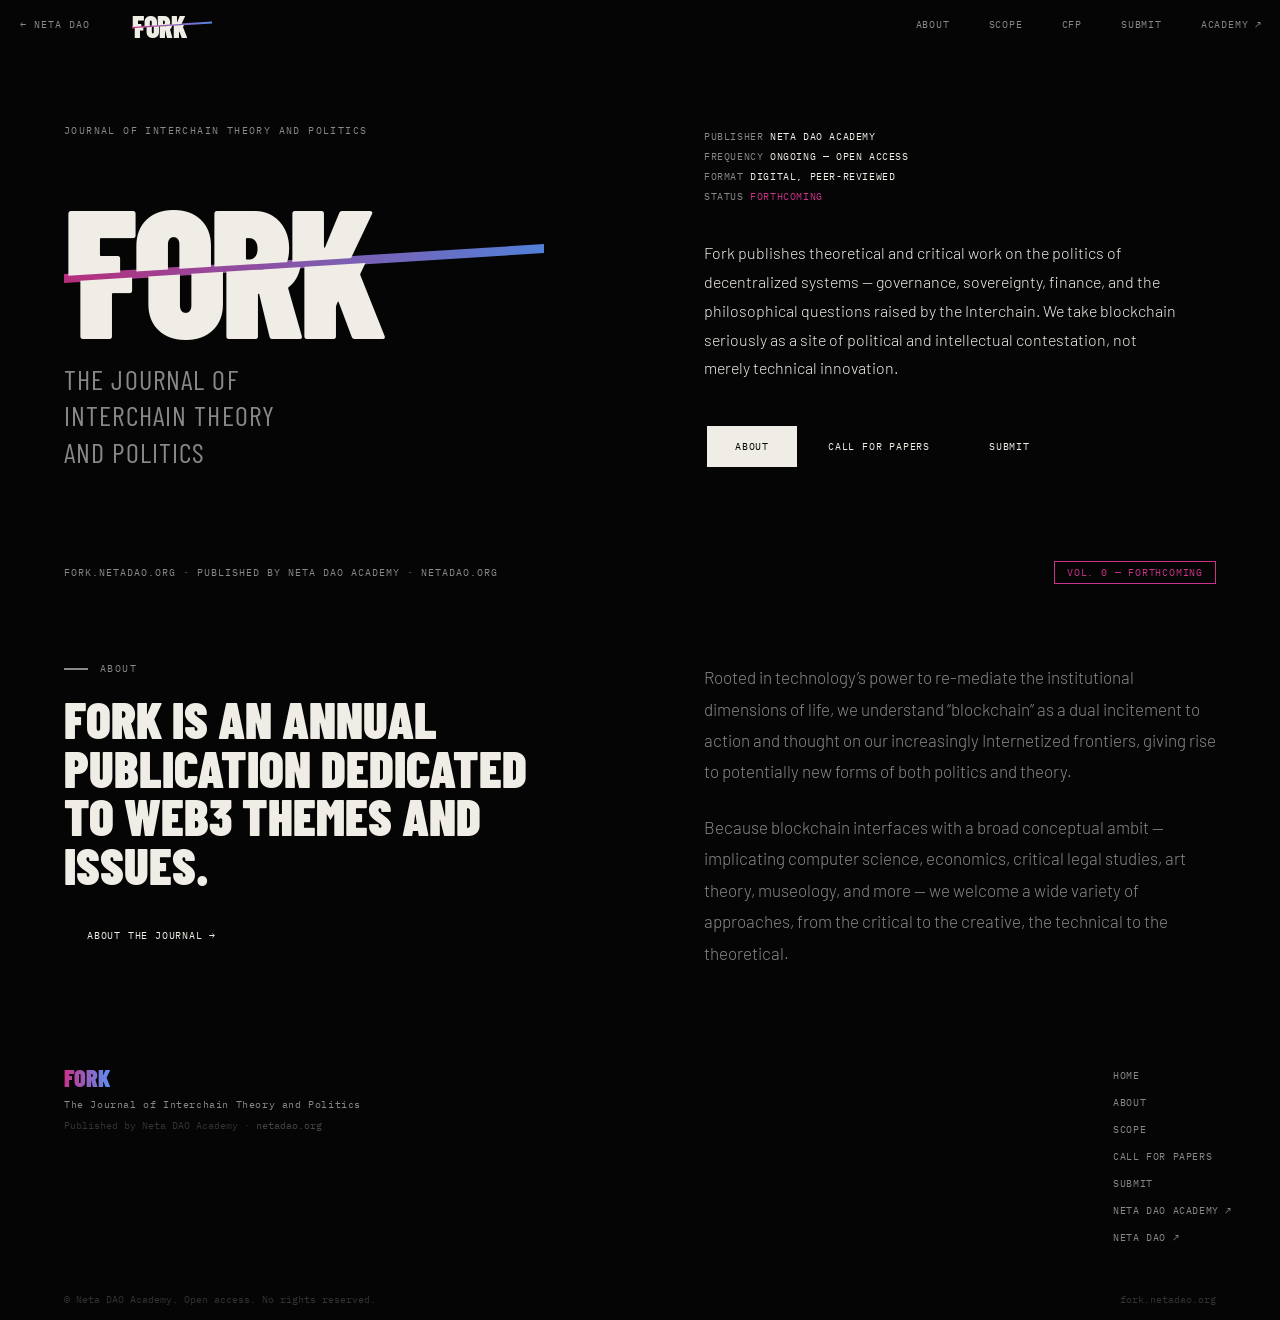
==== index.html @ d675b676 "Add files via upload" ====
<!DOCTYPE html>
<html lang="en">
<head>
  <meta charset="UTF-8" />
  <meta name="viewport" content="width=device-width, initial-scale=1.0" />
  <title>Fork — The Journal of Interchain Theory and Politics</title>
  <meta name="description" content="Fork is a forthcoming open-access journal of Interchain theory and politics." />
  <link rel="preconnect" href="https://fonts.googleapis.com" />
  <link rel="preconnect" href="https://fonts.gstatic.com" crossorigin />
  <link href="https://fonts.googleapis.com/css2?family=Barlow+Condensed:wght@400;700;900&family=IBM+Plex+Mono:wght@400;500&family=Barlow:wght@300;400&display=swap" rel="stylesheet" />
  <style>
    :root {
      --ink:   #050505;
      --paper: #f0ede6;
      --dim:   #888;
      --pink:  #C9338A;
      --blue:  #5B8EF0;
      --rule:  3px solid #050505;
      --thin:  1px solid #1a1a1a;
      --font-display: 'Barlow Condensed', sans-serif;
      --font-body:    'Barlow', sans-serif;
      --font-mono:    'IBM Plex Mono', monospace;
    }

    *, *::before, *::after { box-sizing: border-box; margin: 0; padding: 0; }
    html { scroll-behavior: smooth; }
    body {
      background: var(--ink);
      color: var(--paper);
      font-family: var(--font-body);
      -webkit-font-smoothing: antialiased;
    }
    a { color: inherit; text-decoration: none; }

    .grad-text {
      background: linear-gradient(90deg, #C9338A 0%, #5B8EF0 100%);
      -webkit-background-clip: text;
      -webkit-text-fill-color: transparent;
      background-clip: text;
    }

    /* ── Nav strip ── */
    .nav {
      position: fixed; top: 0; left: 0; right: 0; z-index: 100;
      border-bottom: var(--rule); background: var(--ink);
      display: flex; align-items: stretch; height: 52px;
    }
    .nav-home {
      font-family: var(--font-mono); font-size: 10px; letter-spacing: 0.1em;
      text-transform: uppercase; color: var(--dim);
      display: flex; align-items: center; padding: 0 20px;
      border-right: var(--rule); transition: color 0.15s;
    }
    .nav-home:hover { color: var(--paper); }
    .nav-title {
      font-family: var(--font-display); font-size: 18px; font-weight: 900;
      text-transform: uppercase; letter-spacing: 0.02em;
      display: flex; align-items: center; padding: 0 24px;
    }
    .nav-right {
      margin-left: auto; display: flex; align-items: stretch;
    }
    .nav-right a {
      font-family: var(--font-mono); font-size: 10px; letter-spacing: 0.08em;
      text-transform: uppercase; color: var(--dim);
      display: flex; align-items: center; padding: 0 18px;
      border-left: var(--rule); transition: color 0.15s;
    }
    .nav-right a:hover { color: var(--paper); }

    /* ── Cover — full viewport ── */
    .cover {
      display: grid;
      grid-template-rows: 1fr auto;
      border-bottom: var(--rule);
      padding-top: 52px;
    }
    .cover-main {
      display: grid;
      grid-template-columns: 1fr 1fr;
      border-bottom: var(--rule);
    }
    .cover-title-panel {
      padding: 72px 64px;
      border-right: var(--rule);
      display: flex;
      flex-direction: column;
      justify-content: flex-end;
    }
    .fork-label {
      font-family: var(--font-mono); font-size: 10px; letter-spacing: 0.14em;
      text-transform: uppercase; color: var(--dim); margin-bottom: 24px;
    }
    .fork-name {
      font-family: var(--font-display);
      font-size: clamp(96px, 14vw, 180px);
      font-weight: 900;
      text-transform: uppercase;
      line-height: 0.85;
      letter-spacing: -0.02em;
      margin-bottom: 28px;
    }
    .fork-subtitle {
      font-family: var(--font-display);
      font-size: clamp(18px, 2.5vw, 28px);
      font-weight: 400;
      text-transform: uppercase;
      letter-spacing: 0.04em;
      color: var(--dim);
      line-height: 1.3;
      max-width: 480px;
    }
    .cover-info-panel {
      padding: 72px 64px;
      display: flex;
      flex-direction: column;
      justify-content: flex-end;
    }
    .cover-meta {
      font-family: var(--font-mono); font-size: 10px;
      color: var(--dim); letter-spacing: 0.06em; text-transform: uppercase;
      margin-bottom: 32px; line-height: 2;
    }
    .cover-meta span { color: var(--paper); }
    .cover-statement {
      font-size: 16px; font-weight: 300; color: var(--paper);
      line-height: 1.8; max-width: 480px; margin-bottom: 40px;
    }
    .cover-cta { display: flex; gap: 0; }
    .btn {
      font-family: var(--font-mono); font-size: 10px; letter-spacing: 0.08em;
      text-transform: uppercase; padding: 14px 28px; cursor: pointer;
      display: inline-flex; align-items: center; gap: 8px;
      border: var(--rule); transition: all 0.15s;
    }
    .btn + .btn { border-left: none; }
    .btn-primary { background: var(--paper); color: var(--ink); }
    .btn-primary:hover { background: #d8d5ce; }
    .btn-outline { background: transparent; color: var(--paper); }
    .btn-outline:hover { background: #111; }

    /* Issue number bar */
    .cover-strip {
      display: flex; align-items: center; justify-content: space-between;
      padding: 16px 64px; border-top: none;
    }
    .cover-strip-label {
      font-family: var(--font-mono); font-size: 10px; color: var(--dim);
      letter-spacing: 0.1em; text-transform: uppercase;
    }
    .cover-strip-status {
      font-family: var(--font-mono); font-size: 10px; letter-spacing: 0.08em;
      text-transform: uppercase; padding: 4px 12px; border: 1px solid var(--pink); color: var(--pink);
    }

    /* ── Manifesto section ── */
    .section { border-bottom: var(--rule); }
    .section-inner { padding: 72px 64px; }
    .section-label {
      font-family: var(--font-mono); font-size: 10px; letter-spacing: 0.14em;
      text-transform: uppercase; color: var(--dim); margin-bottom: 20px;
      display: flex; align-items: center; gap: 12px;
    }
    .section-label::before { content: ''; display: block; width: 24px; height: 2px; background: currentColor; flex-shrink: 0; }
    .manifesto-grid {
      display: grid; grid-template-columns: 1fr 1fr; gap: 0;
      border-top: var(--rule);
    }
    .manifesto-panel {
      padding: 48px; border-right: var(--rule);
    }
    .manifesto-panel:last-child { border-right: none; }
    .manifesto-panel:nth-child(n+3) { border-top: var(--rule); }
    .manifesto-num {
      font-family: var(--font-mono); font-size: 10px; color: var(--dim);
      letter-spacing: 0.08em; margin-bottom: 20px; display: block;
    }
    .manifesto-heading {
      font-family: var(--font-display); font-size: 28px; font-weight: 900;
      text-transform: uppercase; line-height: 1; margin-bottom: 16px;
    }
    .manifesto-body { font-size: 14px; color: var(--dim); line-height: 1.75; font-weight: 300; }

    /* ── Scope ── */
    .scope-grid {
      display: grid; grid-template-columns: repeat(4, 1fr);
      border-top: var(--rule);
    }
    .scope-item {
      padding: 32px 28px; border-right: var(--rule);
    }
    .scope-item:last-child { border-right: none; }
    .scope-item h4 {
      font-family: var(--font-display); font-size: 20px; font-weight: 900;
      text-transform: uppercase; margin-bottom: 10px;
    }
    .scope-item p { font-size: 13px; color: var(--dim); line-height: 1.7; }

    /* ── Submissions form ── */
    .submissions-grid {
      display: grid; grid-template-columns: 1fr 1fr;
      border-top: var(--rule);
    }
    .submissions-info { padding: 56px 64px; border-right: var(--rule); }
    .submissions-form-panel { padding: 56px 64px; }
    .form-group { margin-bottom: 24px; }
    .form-label {
      font-family: var(--font-mono); font-size: 10px; letter-spacing: 0.1em;
      text-transform: uppercase; color: var(--dim); display: block; margin-bottom: 8px;
    }
    .form-input, .form-select, .form-textarea {
      width: 100%; background: #0d0d0d; border: var(--thin);
      color: var(--paper); font-family: var(--font-body); font-size: 14px;
      padding: 12px 14px; outline: none; transition: border-color 0.15s;
      -webkit-appearance: none;
    }
    .form-input:focus, .form-select:focus, .form-textarea:focus { border-color: var(--blue); }
    .form-textarea { resize: vertical; min-height: 120px; }
    .form-select { cursor: pointer; }
    .form-select option { background: #111; }
    .form-note { font-size: 12px; color: var(--dim); line-height: 1.65; margin-top: 20px; }

    /* ── Footer ── */
    .footer { border-top: var(--rule); }
    .footer-inner {
      display: grid; grid-template-columns: 1fr auto;
      border-bottom: var(--rule);
    }
    .footer-left { padding: 32px 64px; border-right: var(--rule); }
    .footer-right { padding: 32px 48px; }
    .footer-name {
      font-family: var(--font-display); font-size: 24px; font-weight: 900;
      text-transform: uppercase; margin-bottom: 6px;
    }
    .footer-tagline { font-family: var(--font-mono); font-size: 10px; color: var(--dim); letter-spacing: 0.06em; }
    .footer-links { list-style: none; display: flex; flex-direction: column; gap: 8px; }
    .footer-links a { font-family: var(--font-mono); font-size: 10px; letter-spacing: 0.06em; text-transform: uppercase; color: var(--dim); transition: color 0.15s; }
    .footer-links a:hover { color: var(--paper); }
    .footer-bottom { padding: 14px 64px; display: flex; justify-content: space-between; align-items: center; }
    .footer-copy { font-family: var(--font-mono); font-size: 10px; color: #333; }

    /* ── Animations ── */
    .reveal { opacity: 0; transform: translateY(12px); transition: opacity 0.5s ease, transform 0.5s ease; }
    .reveal.visible { opacity: 1; transform: translateY(0); }
    @media (prefers-reduced-motion: reduce) { .reveal { opacity: 1; transform: none; transition: none; } }

    /* ── Responsive ── */
    @media (max-width: 900px) {
      .cover-main { grid-template-columns: 1fr; }
      .cover-title-panel { border-right: none; border-bottom: var(--rule); padding: 56px 36px; }
      .cover-info-panel { padding: 48px 36px; }
      .cover-strip { padding: 14px 36px; }
      .section-inner { padding: 48px 36px; }
      .manifesto-grid { grid-template-columns: 1fr; }
      .manifesto-panel { border-right: none; border-bottom: var(--rule); }
      .manifesto-panel:last-child { border-bottom: none; }
      .manifesto-panel:nth-child(n+3) { border-top: none; }
      .scope-grid { grid-template-columns: 1fr 1fr; }
      .scope-item:nth-child(2n) { border-right: none; }
      .scope-item:nth-child(n+3) { border-top: var(--rule); }
      .submissions-grid { grid-template-columns: 1fr; }
      .submissions-info { border-right: none; border-bottom: var(--rule); padding: 48px 36px; }
      .submissions-form-panel { padding: 48px 36px; }
      .footer-inner { grid-template-columns: 1fr; }
      .footer-left { border-right: none; border-bottom: var(--rule); padding: 28px 36px; }
      .footer-right { padding: 28px 36px; }
      .footer-bottom { padding: 14px 36px; flex-direction: column; gap: 8px; align-items: flex-start; }
    }
    @media (max-width: 640px) {
      .nav-title { display: none; }
      .fork-name { font-size: clamp(72px, 18vw, 120px); }
      .scope-grid { grid-template-columns: 1fr; }
      .scope-item { border-right: none; border-bottom: var(--rule); }
      .scope-item:last-child { border-bottom: none; }
      .nav-right a:not(:last-child) { display: none; }
    }
  
  .active-nav { color: var(--paper) !important; }
  .nav-logo-link { text-decoration: none; transition: opacity 0.15s; }
  .nav-logo-link:hover { opacity: 0.8; }</style>
</head>
<body>

  <nav class="nav">
    <a href="https://netadao.org" class="nav-home">← Neta DAO</a>
    <a href="/" class="nav-logo-link" style="display:flex;align-items:center;padding:0 16px;border-right:var(--rule);border-left:var(--rule);"><svg viewBox="0 0 160 66" width="80" height="33" xmlns="http://www.w3.org/2000/svg">
        <defs>
          <clipPath id="nt"><polygon points="0,0 160,0 160,28 0,38"/></clipPath>
          <clipPath id="nb"><polygon points="4,40 164,30 164,73 4,73"/></clipPath>
          <linearGradient id="ng2" x1="0" y1="0" x2="1" y2="0"><stop offset="0%" stop-color="#C9338A"/><stop offset="100%" stop-color="#5B8EF0"/></linearGradient>
        </defs>
        <polygon points="0,37 160,27 160,31 0,41" fill="url(#ng2)" opacity="0.95"/>
        <text clip-path="url(#nt)" x="0" y="56" font-family="'Barlow Condensed', sans-serif" font-weight="900" font-size="56" fill="#f0ede6" letter-spacing="-1">FORK</text>
        <text clip-path="url(#nb)" x="4" y="59" font-family="'Barlow Condensed', sans-serif" font-weight="900" font-size="56" fill="#f0ede6" letter-spacing="-1">FORK</text>
      </svg></a>
    <div class="nav-right">
      <a href="/about.html">About</a>
      <a href="/scope.html">Scope</a>
      <a href="/cfp.html">CFP</a>
      <a href="/submit.html">Submit</a>
      <a href="https://academy.netadao.org">Academy ↗</a>
    </div>
  </nav>

  <div class="cover">
    <div class="cover-main">
      <div class="cover-title-panel">
        <p class="fork-label">Journal of Interchain Theory and Politics</p>
        <svg viewBox="0 0 480 200" width="480" height="200" xmlns="http://www.w3.org/2000/svg" style="max-width:100%;display:block;">
          <defs>
            <clipPath id="top-half"><polygon points="0,0 480,0 480,85 0,115"/></clipPath>
            <clipPath id="bot-half"><polygon points="12,120 492,90 492,220 12,220"/></clipPath>
            <linearGradient id="gap-grad" x1="0" y1="0" x2="1" y2="0"><stop offset="0%" stop-color="#C9338A"/><stop offset="100%" stop-color="#5B8EF0"/></linearGradient>
          </defs>
          <polygon points="0,113 480,83 480,92 0,122" fill="url(#gap-grad)" opacity="0.9"/>
          <text clip-path="url(#top-half)" x="0" y="168" font-family="'Barlow Condensed',sans-serif" font-weight="900" font-size="168" fill="#f0ede6" letter-spacing="-4">FORK</text>
          <text clip-path="url(#bot-half)" x="12" y="178" font-family="'Barlow Condensed',sans-serif" font-weight="900" font-size="168" fill="#f0ede6" letter-spacing="-4">FORK</text>
        </svg>
        <p class="fork-subtitle">The Journal of<br>Interchain Theory<br>and Politics</p>
      </div>
      <div class="cover-info-panel">
        <div class="cover-meta">
          Publisher <span>Neta DAO Academy</span><br>
          Frequency <span>Ongoing — Open Access</span><br>
          Format <span>Digital, Peer-Reviewed</span><br>
          Status <span style="color:var(--pink);">Forthcoming</span>
        </div>
        <p class="cover-statement">Fork publishes theoretical and critical work on the politics of decentralized systems — governance, sovereignty, finance, and the philosophical questions raised by the Interchain. We take blockchain seriously as a site of political and intellectual contestation, not merely technical innovation.</p>
        <div class="cover-cta">
          <a href="/about.html" class="btn btn-primary">About</a>
          <a href="/cfp.html" class="btn btn-outline">Call for Papers</a>
          <a href="/submit.html" class="btn btn-outline">Submit</a>
        </div>
      </div>
    </div>
    <div class="cover-strip">
      <span class="cover-strip-label">fork.netadao.org · Published by Neta DAO Academy · <a href="https://netadao.org" style="color:var(--dim);">netadao.org</a></span>
      <span class="cover-strip-status">Vol. 0 — Forthcoming</span>
    </div>
  </div>

  <div class="section reveal">
    <div style="display:grid;grid-template-columns:1fr 1fr;border-top:var(--rule);">
      <div style="padding:56px 64px;border-right:var(--rule);">
        <p class="section-label">About</p>
        <h2 style="font-family:'Barlow Condensed',sans-serif;font-size:clamp(32px,4vw,52px);font-weight:900;text-transform:uppercase;line-height:0.95;margin-bottom:24px;">FORK is an annual publication dedicated to Web3 themes and issues.</h2>
        <a href="/about.html" class="btn btn-outline" style="font-size:10px;padding:12px 20px;">About the journal &#x2192;</a>
      </div>
      <div style="padding:56px 64px;">
        <p style="font-size:17px;color:var(--dim);line-height:1.85;font-weight:300;margin-bottom:24px;">Rooted in technology&#x2019;s power to re-mediate the institutional dimensions of life, we understand &#x201C;blockchain&#x201D; as a dual incitement to action and thought on our increasingly Internetized frontiers, giving rise to potentially new forms of both politics and theory.</p>
        <p style="font-size:17px;color:var(--dim);line-height:1.85;font-weight:300;">Because blockchain interfaces with a broad conceptual ambit &#x2014; implicating computer science, economics, critical legal studies, art theory, museology, and more &#x2014; we welcome a wide variety of approaches, from the critical to the creative, the technical to the theoretical.</p>
      </div>
    </div>
  </div>

  <footer class="footer">
    <div class="footer-inner">
      <div class="footer-left">
        <p class="footer-name"><span class="grad-text">Fork</span></p>
        <p class="footer-tagline">The Journal of Interchain Theory and Politics</p>
        <p style="font-family:'IBM Plex Mono',monospace;font-size:10px;color:#333;margin-top:8px;">Published by Neta DAO Academy · <a href="https://netadao.org" style="color:#444;">netadao.org</a></p>
      </div>
      <div class="footer-right">
        <ul class="footer-links">
          <li><a href="/">Home</a></li>
          <li><a href="/about.html">About</a></li>
          <li><a href="/scope.html">Scope</a></li>
          <li><a href="/cfp.html">Call for Papers</a></li>
          <li><a href="/submit.html">Submit</a></li>
          <li><a href="https://academy.netadao.org">Neta DAO Academy ↗</a></li>
          <li><a href="https://netadao.org">Neta DAO ↗</a></li>
        </ul>
      </div>
    </div>
    <div class="footer-bottom">
      <p class="footer-copy">© Neta DAO Academy. Open access. No rights reserved.</p>
      <p class="footer-copy">fork.netadao.org</p>
    </div>
  </footer>
  <script>
    const revealEls = document.querySelectorAll('.reveal');
    if (revealEls.length) {
      const obs = new IntersectionObserver(entries => {
        entries.forEach(e => { if (e.isIntersecting) { e.target.classList.add('visible'); obs.unobserve(e.target); } });
      }, { threshold: 0.08 });
      revealEls.forEach(el => obs.observe(el));
    }
  </script>
</body>
</html>
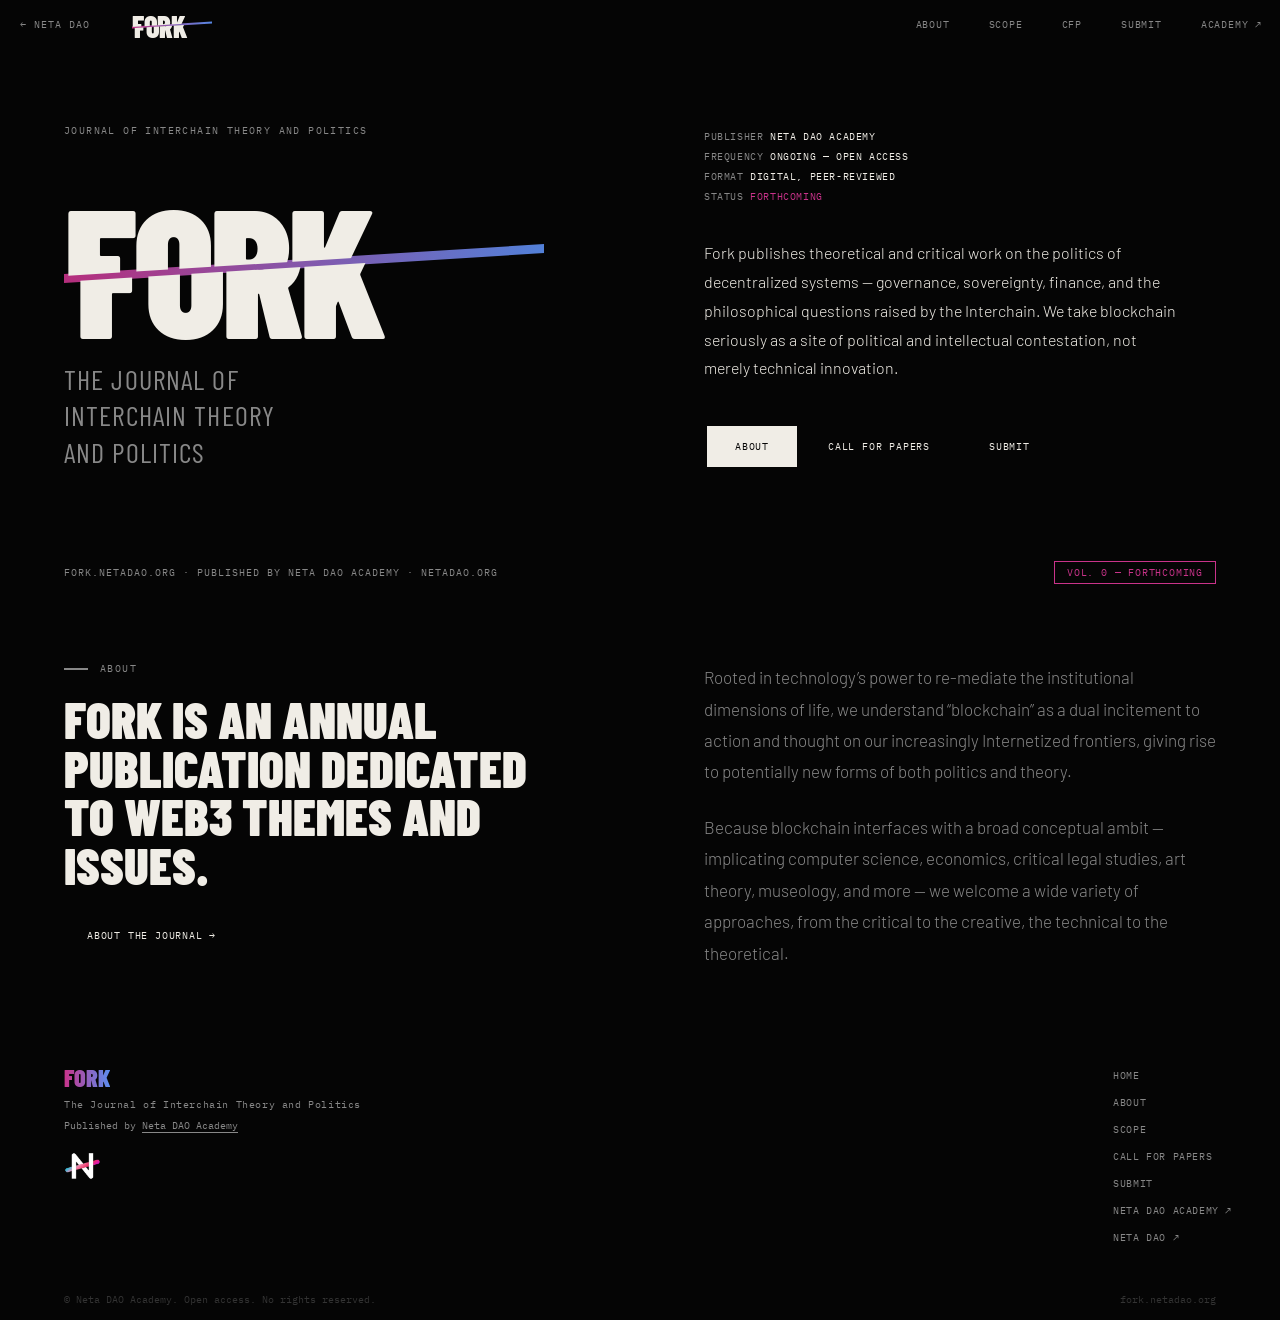
==== commit 508d314b: "Add Neta DAO Radio and a mark-only Neta DAO footer link - Load the shared Neta DAO Radio (https://ne" ====
--- a/index.html
+++ b/index.html
@@ -238,6 +238,11 @@
     .footer-links a:hover { color: var(--paper); }
     .footer-bottom { padding: 14px 64px; display: flex; justify-content: space-between; align-items: center; }
     .footer-copy { font-family: var(--font-mono); font-size: 10px; color: #333; }
+    .footer-publisher { font-family: var(--font-mono); font-size: 10px; color: var(--dim); margin-top: 8px; }
+    .footer-publisher a { color: var(--dim); text-decoration: underline; text-underline-offset: 3px; }
+    .footer-dao { display: inline-block; margin-top: 20px; transition: opacity 0.15s; }
+    .footer-dao img { display: block; width: auto; height: 28px; }
+    .footer-dao:hover { opacity: 0.72; }
 
     /* ── Animations ── */
     .reveal { opacity: 0; transform: translateY(12px); transition: opacity 0.5s ease, transform 0.5s ease; }
@@ -278,6 +283,7 @@
   .active-nav { color: var(--paper) !important; }
   .nav-logo-link { text-decoration: none; transition: opacity 0.15s; }
   .nav-logo-link:hover { opacity: 0.8; }</style>
+  <script src="https://netadao.org/radio/radio.js" defer></script>
 </head>
 <body>
 
@@ -358,7 +364,8 @@
       <div class="footer-left">
         <p class="footer-name"><span class="grad-text">Fork</span></p>
         <p class="footer-tagline">The Journal of Interchain Theory and Politics</p>
-        <p style="font-family:'IBM Plex Mono',monospace;font-size:10px;color:#333;margin-top:8px;">Published by Neta DAO Academy · <a href="https://netadao.org" style="color:#444;">netadao.org</a></p>
+        <p class="footer-publisher">Published by <a href="https://academy.netadao.org">Neta DAO Academy</a></p>
+        <a class="footer-dao" href="https://netadao.org" aria-label="Neta DAO"><img src="/assets/neta-mark-night.png" alt="" width="251" height="192"></a>
       </div>
       <div class="footer-right">
         <ul class="footer-links">
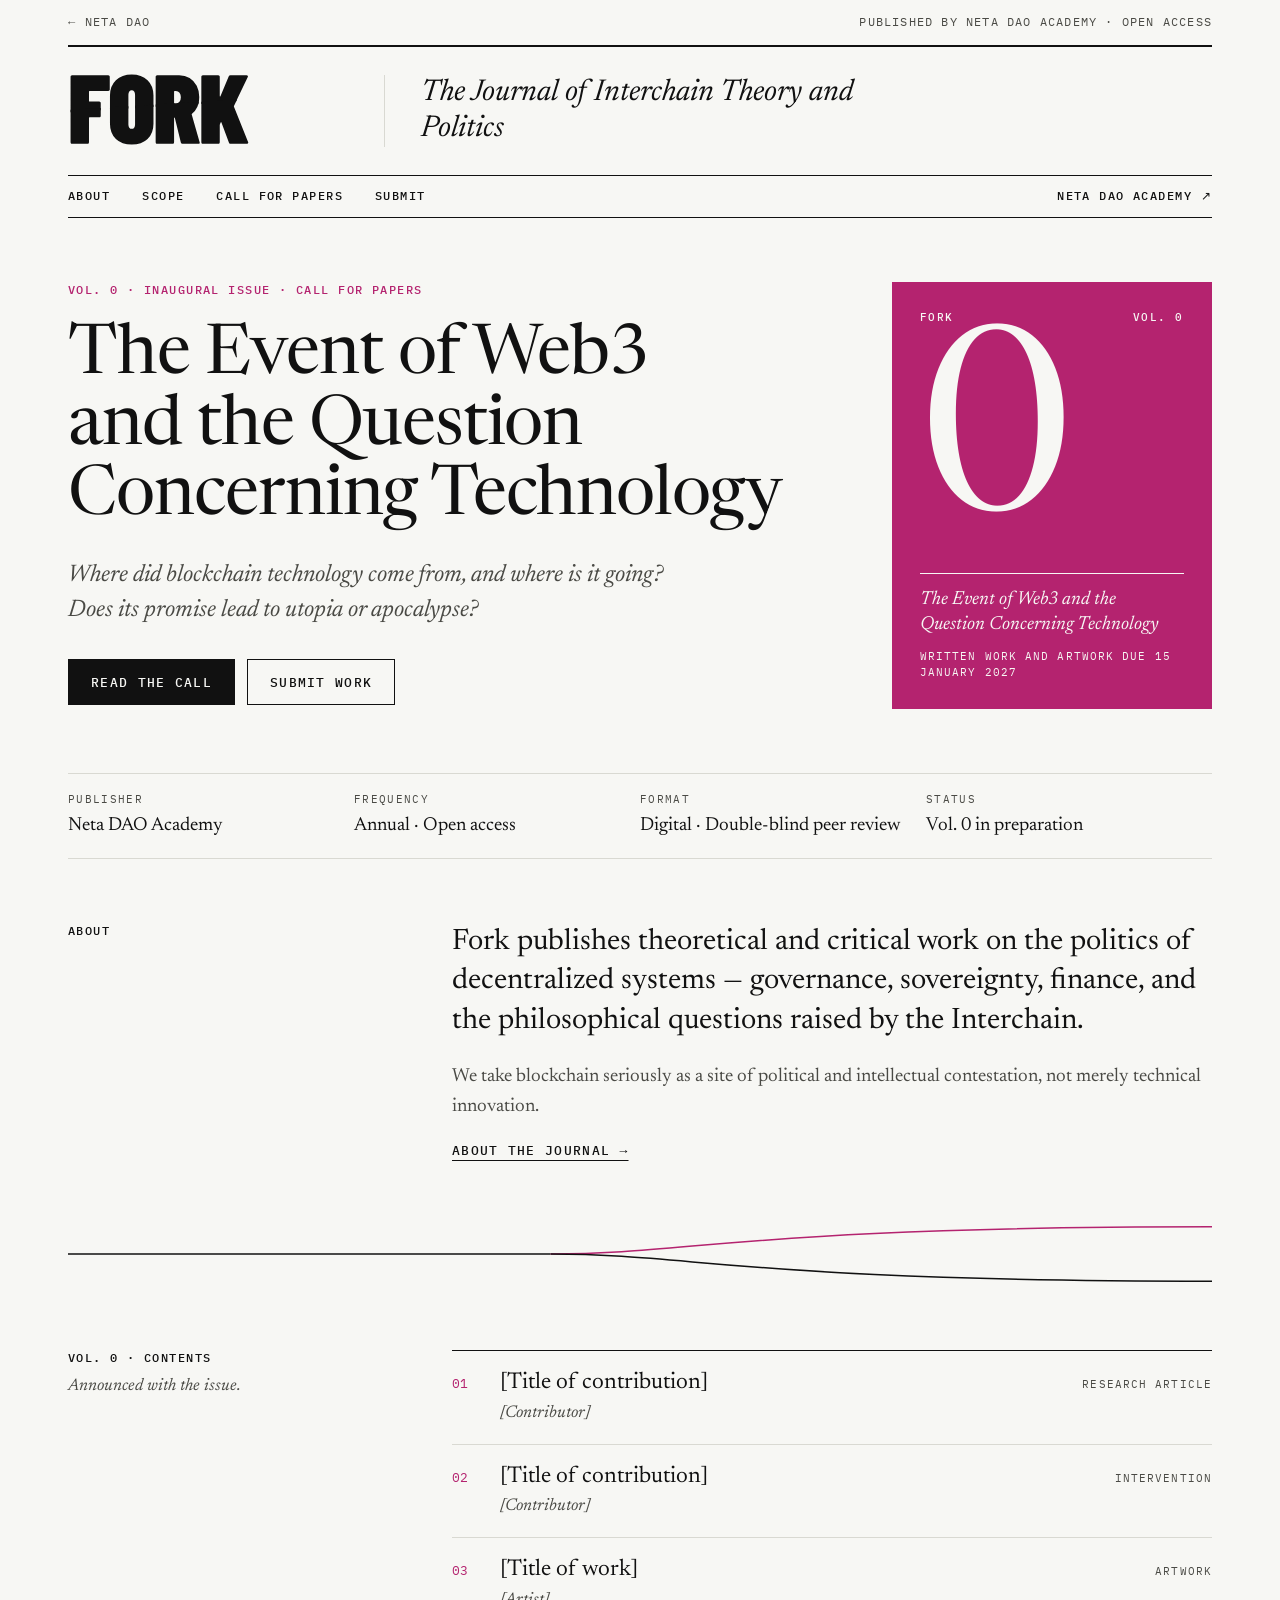
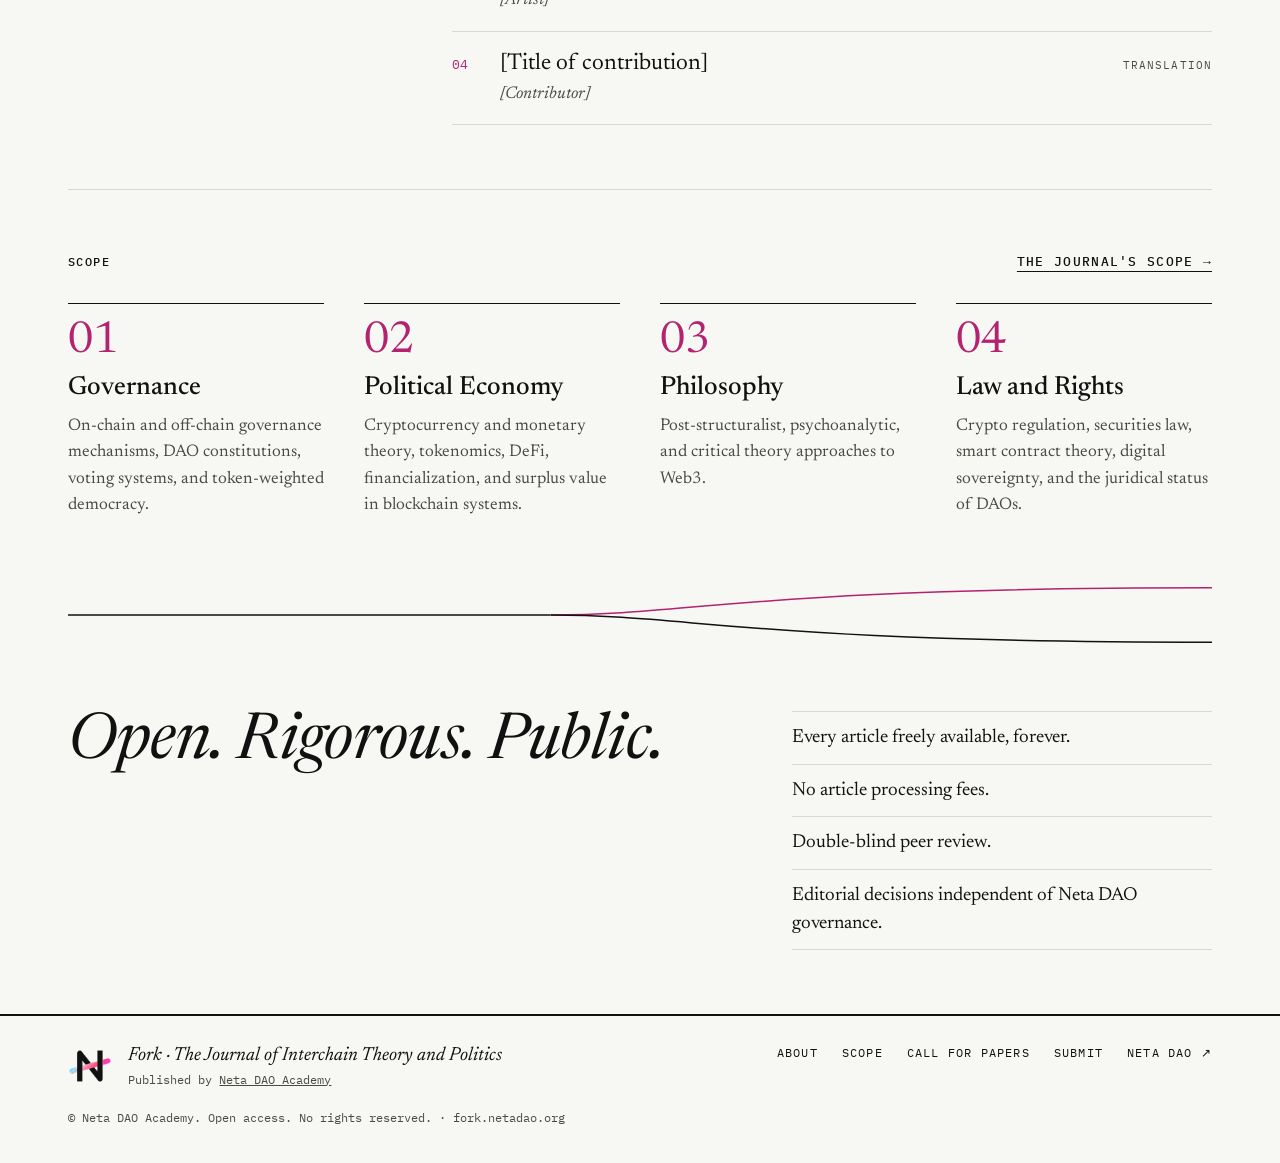
==== commit 928870b4: "Rebuild the site on Fork's design system (Offprint) Newsreader and IBM Plex Mono on paper and ink, V" ====
--- a/index.html
+++ b/index.html
@@ -5,393 +5,79 @@
   <meta name="viewport" content="width=device-width, initial-scale=1.0" />
   <title>Fork — The Journal of Interchain Theory and Politics</title>
   <meta name="description" content="Fork is a forthcoming open-access journal of Interchain theory and politics." />
-  <link rel="preconnect" href="https://fonts.googleapis.com" />
-  <link rel="preconnect" href="https://fonts.gstatic.com" crossorigin />
-  <link href="https://fonts.googleapis.com/css2?family=Barlow+Condensed:wght@400;700;900&family=IBM+Plex+Mono:wght@400;500&family=Barlow:wght@300;400&display=swap" rel="stylesheet" />
-  <style>
-    :root {
-      --ink:   #050505;
-      --paper: #f0ede6;
-      --dim:   #888;
-      --pink:  #C9338A;
-      --blue:  #5B8EF0;
-      --rule:  3px solid #050505;
-      --thin:  1px solid #1a1a1a;
-      --font-display: 'Barlow Condensed', sans-serif;
-      --font-body:    'Barlow', sans-serif;
-      --font-mono:    'IBM Plex Mono', monospace;
-    }
-
-    *, *::before, *::after { box-sizing: border-box; margin: 0; padding: 0; }
-    html { scroll-behavior: smooth; }
-    body {
-      background: var(--ink);
-      color: var(--paper);
-      font-family: var(--font-body);
-      -webkit-font-smoothing: antialiased;
-    }
-    a { color: inherit; text-decoration: none; }
-
-    .grad-text {
-      background: linear-gradient(90deg, #C9338A 0%, #5B8EF0 100%);
-      -webkit-background-clip: text;
-      -webkit-text-fill-color: transparent;
-      background-clip: text;
-    }
-
-    /* ── Nav strip ── */
-    .nav {
-      position: fixed; top: 0; left: 0; right: 0; z-index: 100;
-      border-bottom: var(--rule); background: var(--ink);
-      display: flex; align-items: stretch; height: 52px;
-    }
-    .nav-home {
-      font-family: var(--font-mono); font-size: 10px; letter-spacing: 0.1em;
-      text-transform: uppercase; color: var(--dim);
-      display: flex; align-items: center; padding: 0 20px;
-      border-right: var(--rule); transition: color 0.15s;
-    }
-    .nav-home:hover { color: var(--paper); }
-    .nav-title {
-      font-family: var(--font-display); font-size: 18px; font-weight: 900;
-      text-transform: uppercase; letter-spacing: 0.02em;
-      display: flex; align-items: center; padding: 0 24px;
-    }
-    .nav-right {
-      margin-left: auto; display: flex; align-items: stretch;
-    }
-    .nav-right a {
-      font-family: var(--font-mono); font-size: 10px; letter-spacing: 0.08em;
-      text-transform: uppercase; color: var(--dim);
-      display: flex; align-items: center; padding: 0 18px;
-      border-left: var(--rule); transition: color 0.15s;
-    }
-    .nav-right a:hover { color: var(--paper); }
-
-    /* ── Cover — full viewport ── */
-    .cover {
-      display: grid;
-      grid-template-rows: 1fr auto;
-      border-bottom: var(--rule);
-      padding-top: 52px;
-    }
-    .cover-main {
-      display: grid;
-      grid-template-columns: 1fr 1fr;
-      border-bottom: var(--rule);
-    }
-    .cover-title-panel {
-      padding: 72px 64px;
-      border-right: var(--rule);
-      display: flex;
-      flex-direction: column;
-      justify-content: flex-end;
-    }
-    .fork-label {
-      font-family: var(--font-mono); font-size: 10px; letter-spacing: 0.14em;
-      text-transform: uppercase; color: var(--dim); margin-bottom: 24px;
-    }
-    .fork-name {
-      font-family: var(--font-display);
-      font-size: clamp(96px, 14vw, 180px);
-      font-weight: 900;
-      text-transform: uppercase;
-      line-height: 0.85;
-      letter-spacing: -0.02em;
-      margin-bottom: 28px;
-    }
-    .fork-subtitle {
-      font-family: var(--font-display);
-      font-size: clamp(18px, 2.5vw, 28px);
-      font-weight: 400;
-      text-transform: uppercase;
-      letter-spacing: 0.04em;
-      color: var(--dim);
-      line-height: 1.3;
-      max-width: 480px;
-    }
-    .cover-info-panel {
-      padding: 72px 64px;
-      display: flex;
-      flex-direction: column;
-      justify-content: flex-end;
-    }
-    .cover-meta {
-      font-family: var(--font-mono); font-size: 10px;
-      color: var(--dim); letter-spacing: 0.06em; text-transform: uppercase;
-      margin-bottom: 32px; line-height: 2;
-    }
-    .cover-meta span { color: var(--paper); }
-    .cover-statement {
-      font-size: 16px; font-weight: 300; color: var(--paper);
-      line-height: 1.8; max-width: 480px; margin-bottom: 40px;
-    }
-    .cover-cta { display: flex; gap: 0; }
-    .btn {
-      font-family: var(--font-mono); font-size: 10px; letter-spacing: 0.08em;
-      text-transform: uppercase; padding: 14px 28px; cursor: pointer;
-      display: inline-flex; align-items: center; gap: 8px;
-      border: var(--rule); transition: all 0.15s;
-    }
-    .btn + .btn { border-left: none; }
-    .btn-primary { background: var(--paper); color: var(--ink); }
-    .btn-primary:hover { background: #d8d5ce; }
-    .btn-outline { background: transparent; color: var(--paper); }
-    .btn-outline:hover { background: #111; }
-
-    /* Issue number bar */
-    .cover-strip {
-      display: flex; align-items: center; justify-content: space-between;
-      padding: 16px 64px; border-top: none;
-    }
-    .cover-strip-label {
-      font-family: var(--font-mono); font-size: 10px; color: var(--dim);
-      letter-spacing: 0.1em; text-transform: uppercase;
-    }
-    .cover-strip-status {
-      font-family: var(--font-mono); font-size: 10px; letter-spacing: 0.08em;
-      text-transform: uppercase; padding: 4px 12px; border: 1px solid var(--pink); color: var(--pink);
-    }
-
-    /* ── Manifesto section ── */
-    .section { border-bottom: var(--rule); }
-    .section-inner { padding: 72px 64px; }
-    .section-label {
-      font-family: var(--font-mono); font-size: 10px; letter-spacing: 0.14em;
-      text-transform: uppercase; color: var(--dim); margin-bottom: 20px;
-      display: flex; align-items: center; gap: 12px;
-    }
-    .section-label::before { content: ''; display: block; width: 24px; height: 2px; background: currentColor; flex-shrink: 0; }
-    .manifesto-grid {
-      display: grid; grid-template-columns: 1fr 1fr; gap: 0;
-      border-top: var(--rule);
-    }
-    .manifesto-panel {
-      padding: 48px; border-right: var(--rule);
-    }
-    .manifesto-panel:last-child { border-right: none; }
-    .manifesto-panel:nth-child(n+3) { border-top: var(--rule); }
-    .manifesto-num {
-      font-family: var(--font-mono); font-size: 10px; color: var(--dim);
-      letter-spacing: 0.08em; margin-bottom: 20px; display: block;
-    }
-    .manifesto-heading {
-      font-family: var(--font-display); font-size: 28px; font-weight: 900;
-      text-transform: uppercase; line-height: 1; margin-bottom: 16px;
-    }
-    .manifesto-body { font-size: 14px; color: var(--dim); line-height: 1.75; font-weight: 300; }
-
-    /* ── Scope ── */
-    .scope-grid {
-      display: grid; grid-template-columns: repeat(4, 1fr);
-      border-top: var(--rule);
-    }
-    .scope-item {
-      padding: 32px 28px; border-right: var(--rule);
-    }
-    .scope-item:last-child { border-right: none; }
-    .scope-item h4 {
-      font-family: var(--font-display); font-size: 20px; font-weight: 900;
-      text-transform: uppercase; margin-bottom: 10px;
-    }
-    .scope-item p { font-size: 13px; color: var(--dim); line-height: 1.7; }
-
-    /* ── Submissions form ── */
-    .submissions-grid {
-      display: grid; grid-template-columns: 1fr 1fr;
-      border-top: var(--rule);
-    }
-    .submissions-info { padding: 56px 64px; border-right: var(--rule); }
-    .submissions-form-panel { padding: 56px 64px; }
-    .form-group { margin-bottom: 24px; }
-    .form-label {
-      font-family: var(--font-mono); font-size: 10px; letter-spacing: 0.1em;
-      text-transform: uppercase; color: var(--dim); display: block; margin-bottom: 8px;
-    }
-    .form-input, .form-select, .form-textarea {
-      width: 100%; background: #0d0d0d; border: var(--thin);
-      color: var(--paper); font-family: var(--font-body); font-size: 14px;
-      padding: 12px 14px; outline: none; transition: border-color 0.15s;
-      -webkit-appearance: none;
-    }
-    .form-input:focus, .form-select:focus, .form-textarea:focus { border-color: var(--blue); }
-    .form-textarea { resize: vertical; min-height: 120px; }
-    .form-select { cursor: pointer; }
-    .form-select option { background: #111; }
-    .form-note { font-size: 12px; color: var(--dim); line-height: 1.65; margin-top: 20px; }
-
-    /* ── Footer ── */
-    .footer { border-top: var(--rule); }
-    .footer-inner {
-      display: grid; grid-template-columns: 1fr auto;
-      border-bottom: var(--rule);
-    }
-    .footer-left { padding: 32px 64px; border-right: var(--rule); }
-    .footer-right { padding: 32px 48px; }
-    .footer-name {
-      font-family: var(--font-display); font-size: 24px; font-weight: 900;
-      text-transform: uppercase; margin-bottom: 6px;
-    }
-    .footer-tagline { font-family: var(--font-mono); font-size: 10px; color: var(--dim); letter-spacing: 0.06em; }
-    .footer-links { list-style: none; display: flex; flex-direction: column; gap: 8px; }
-    .footer-links a { font-family: var(--font-mono); font-size: 10px; letter-spacing: 0.06em; text-transform: uppercase; color: var(--dim); transition: color 0.15s; }
-    .footer-links a:hover { color: var(--paper); }
-    .footer-bottom { padding: 14px 64px; display: flex; justify-content: space-between; align-items: center; }
-    .footer-copy { font-family: var(--font-mono); font-size: 10px; color: #333; }
-    .footer-publisher { font-family: var(--font-mono); font-size: 10px; color: var(--dim); margin-top: 8px; }
-    .footer-publisher a { color: var(--dim); text-decoration: underline; text-underline-offset: 3px; }
-    .footer-dao { display: inline-block; margin-top: 20px; transition: opacity 0.15s; }
-    .footer-dao img { display: block; width: auto; height: 28px; }
-    .footer-dao:hover { opacity: 0.72; }
-
-    /* ── Animations ── */
-    .reveal { opacity: 0; transform: translateY(12px); transition: opacity 0.5s ease, transform 0.5s ease; }
-    .reveal.visible { opacity: 1; transform: translateY(0); }
-    @media (prefers-reduced-motion: reduce) { .reveal { opacity: 1; transform: none; transition: none; } }
-
-    /* ── Responsive ── */
-    @media (max-width: 900px) {
-      .cover-main { grid-template-columns: 1fr; }
-      .cover-title-panel { border-right: none; border-bottom: var(--rule); padding: 56px 36px; }
-      .cover-info-panel { padding: 48px 36px; }
-      .cover-strip { padding: 14px 36px; }
-      .section-inner { padding: 48px 36px; }
-      .manifesto-grid { grid-template-columns: 1fr; }
-      .manifesto-panel { border-right: none; border-bottom: var(--rule); }
-      .manifesto-panel:last-child { border-bottom: none; }
-      .manifesto-panel:nth-child(n+3) { border-top: none; }
-      .scope-grid { grid-template-columns: 1fr 1fr; }
-      .scope-item:nth-child(2n) { border-right: none; }
-      .scope-item:nth-child(n+3) { border-top: var(--rule); }
-      .submissions-grid { grid-template-columns: 1fr; }
-      .submissions-info { border-right: none; border-bottom: var(--rule); padding: 48px 36px; }
-      .submissions-form-panel { padding: 48px 36px; }
-      .footer-inner { grid-template-columns: 1fr; }
-      .footer-left { border-right: none; border-bottom: var(--rule); padding: 28px 36px; }
-      .footer-right { padding: 28px 36px; }
-      .footer-bottom { padding: 14px 36px; flex-direction: column; gap: 8px; align-items: flex-start; }
-    }
-    @media (max-width: 640px) {
-      .nav-title { display: none; }
-      .fork-name { font-size: clamp(72px, 18vw, 120px); }
-      .scope-grid { grid-template-columns: 1fr; }
-      .scope-item { border-right: none; border-bottom: var(--rule); }
-      .scope-item:last-child { border-bottom: none; }
-      .nav-right a:not(:last-child) { display: none; }
-    }
-  
-  .active-nav { color: var(--paper) !important; }
-  .nav-logo-link { text-decoration: none; transition: opacity 0.15s; }
-  .nav-logo-link:hover { opacity: 0.8; }</style>
+  <meta name="theme-color" content="#f7f7f4" />
+  <link rel="preload" href="/ds/fonts/Newsreader.woff2" as="font" type="font/woff2" crossorigin />
+  <link rel="stylesheet" href="/ds/tokens.css?v=1" />
+  <link rel="stylesheet" href="/ds/bundle.css?v=1" />
+  <script src="/ds/bundle.js?v=1" defer></script>
   <script src="https://netadao.org/radio/radio.js" defer></script>
 </head>
-<body>
-
-  <nav class="nav">
-    <a href="https://netadao.org" class="nav-home">← Neta DAO</a>
-    <a href="/" class="nav-logo-link" style="display:flex;align-items:center;padding:0 16px;border-right:var(--rule);border-left:var(--rule);"><svg viewBox="0 0 160 66" width="80" height="33" xmlns="http://www.w3.org/2000/svg">
-        <defs>
-          <clipPath id="nt"><polygon points="0,0 160,0 160,28 0,38"/></clipPath>
-          <clipPath id="nb"><polygon points="4,40 164,30 164,73 4,73"/></clipPath>
-          <linearGradient id="ng2" x1="0" y1="0" x2="1" y2="0"><stop offset="0%" stop-color="#C9338A"/><stop offset="100%" stop-color="#5B8EF0"/></linearGradient>
-        </defs>
-        <polygon points="0,37 160,27 160,31 0,41" fill="url(#ng2)" opacity="0.95"/>
-        <text clip-path="url(#nt)" x="0" y="56" font-family="'Barlow Condensed', sans-serif" font-weight="900" font-size="56" fill="#f0ede6" letter-spacing="-1">FORK</text>
-        <text clip-path="url(#nb)" x="4" y="59" font-family="'Barlow Condensed', sans-serif" font-weight="900" font-size="56" fill="#f0ede6" letter-spacing="-1">FORK</text>
-      </svg></a>
-    <div class="nav-right">
-      <a href="/about.html">About</a>
-      <a href="/scope.html">Scope</a>
-      <a href="/cfp.html">CFP</a>
-      <a href="/submit.html">Submit</a>
-      <a href="https://academy.netadao.org">Academy ↗</a>
+<body class="fk-page">
+<a class="fk-skip" href="#main">Skip to content</a><header class="fk-header fk-header--masthead">
+  <div class="fk-wrap">
+    <div class="fk-header__strip"><a href="https://netadao.org">← Neta DAO</a><span>Published by Neta DAO Academy · Open access</span></div>
+    <div class="fk-header__mast">
+      <h1 class="fk-header__home-wrap" style="margin: 0; line-height: 0;"><a class="fk-header__home" href="/" aria-label="Fork"><span class="fk-mark fk-mark--masthead"><svg viewBox="0 25 240 65" aria-hidden="true" focusable="false"><defs><linearGradient id="fk-slash" x1="0" x2="1" y1="0" y2="0"><stop offset="0" stop-color="#C9338A"/><stop offset="1" stop-color="#5B8EF0"/></linearGradient></defs><path class="fk-mark__slash" pathLength="1" stroke="url(#fk-slash)" d="M0 58.5 240 43.5"/><path class="fk-mark__top" d="M111.7 50.02 75.13 52.3V26.46Q75.13 25.87 75.46 25.54Q75.8 25.2 76.39 25.2H95.29Q100.33 25.2 104.23 27.59Q108.14 29.99 110.32 34.23Q112.51 38.47 112.51 43.93Q112.51 47.22 111.7 50.02ZM73.26 52.42 57.47 53.41V41.83Q57.47 40.07 56.72 39.06Q55.96 38.05 54.62 38.05Q53.27 38.05 52.52 39.06Q51.76 40.07 51.76 41.83V53.76L35.97 54.75V42.5Q35.97 34.27 41.05 29.4Q46.13 24.53 54.62 24.53Q63.1 24.53 68.18 29.4Q73.26 34.27 73.26 42.5V52.42ZM34.52 38.72H18.48Q17.98 38.72 17.98 39.23V47.29Q17.98 47.8 18.48 47.8H26.8Q27.38 47.8 27.72 48.13Q28.06 48.47 28.06 49.06V55.25L2.18 56.86V26.46Q2.18 25.87 2.52 25.54Q2.86 25.2 3.44 25.2H34.52Q35.11 25.2 35.45 25.54Q35.78 25.87 35.78 26.46V37.46Q35.78 38.05 35.45 38.39Q35.11 38.72 34.52 38.72ZM143.93 48 114.29 49.86V26.46Q114.29 25.87 114.62 25.54Q114.96 25.2 115.55 25.2H128.82Q129.41 25.2 129.74 25.54Q130.08 25.87 130.08 26.46V43.09Q130.08 43.43 130.29 43.47Q130.5 43.51 130.67 43.18L137.72 26.21Q138.14 25.2 139.24 25.2H153.1Q153.77 25.2 154.1 25.62Q154.44 26.04 154.1 26.71L143.93 48ZM91.42 38.72Q90.92 38.72 90.92 39.23V48.89Q90.92 49.39 91.42 49.39H92.52Q94.36 49.39 95.54 48.01Q96.72 46.62 96.72 44.1Q96.72 41.5 95.58 40.11Q94.45 38.72 92.52 38.72Z"/><path class="fk-mark__bottom" d="M120.29 87.74V52.86L150.91 50.94L148.26 56.49Q148.18 56.83 148.26 57.16L160.44 87.57Q160.52 87.82 160.52 88.16Q160.52 89 159.43 89H145.49Q144.4 89 143.98 87.99L137.51 70.77Q137.42 70.35 137.21 70.35Q137 70.35 136.84 70.77L136.16 72.45Q136.08 72.62 136.08 73.12V87.74Q136.08 88.33 135.74 88.66Q135.41 89 134.82 89H121.55Q120.96 89 120.62 88.66Q120.29 88.33 120.29 87.74ZM102.72 87.91 97.59 66.82Q97.42 66.4 97.26 66.4Q96.92 66.4 96.92 66.91V87.74Q96.92 88.33 96.58 88.66Q96.25 89 95.66 89H82.39Q81.8 89 81.46 88.66Q81.13 88.33 81.13 87.74V55.3L97.09 54.31Q97.22 54.39 97.42 54.39H98.52Q99.33 54.39 100.01 54.12L118.17 52.99Q117.77 55.24 116.91 57.21Q115.32 60.86 112.29 63.13Q111.96 63.38 112.04 63.8L118.84 87.57Q118.93 87.74 118.93 87.99Q118.93 89 117.75 89H104.06Q102.97 89 102.72 87.91ZM41.97 71.7V57.75L57.76 56.76V72.37Q57.76 74.13 58.52 75.14Q59.27 76.15 60.62 76.15Q61.96 76.15 62.72 75.14Q63.47 74.13 63.47 72.37V56.41L79.26 55.42V71.7Q79.26 79.93 74.18 84.8Q69.1 89.67 60.62 89.67Q52.13 89.67 47.05 84.8Q41.97 79.93 41.97 71.7ZM34.06 58.25V65.06Q34.06 65.65 33.72 65.98Q33.38 66.32 32.8 66.32H24.48Q23.98 66.32 23.98 66.82V87.74Q23.98 88.33 23.64 88.66Q23.3 89 22.72 89H9.44Q8.86 89 8.52 88.66Q8.18 88.33 8.18 87.74V59.86L34.06 58.25Z"/></svg></span></a></h1>
+      <p class="fk-header__subtitle">The Journal of Interchain Theory and Politics</p>
     </div>
-  </nav>
-
-  <div class="cover">
-    <div class="cover-main">
-      <div class="cover-title-panel">
-        <p class="fork-label">Journal of Interchain Theory and Politics</p>
-        <svg viewBox="0 0 480 200" width="480" height="200" xmlns="http://www.w3.org/2000/svg" style="max-width:100%;display:block;">
-          <defs>
-            <clipPath id="top-half"><polygon points="0,0 480,0 480,85 0,115"/></clipPath>
-            <clipPath id="bot-half"><polygon points="12,120 492,90 492,220 12,220"/></clipPath>
-            <linearGradient id="gap-grad" x1="0" y1="0" x2="1" y2="0"><stop offset="0%" stop-color="#C9338A"/><stop offset="100%" stop-color="#5B8EF0"/></linearGradient>
-          </defs>
-          <polygon points="0,113 480,83 480,92 0,122" fill="url(#gap-grad)" opacity="0.9"/>
-          <text clip-path="url(#top-half)" x="0" y="168" font-family="'Barlow Condensed',sans-serif" font-weight="900" font-size="168" fill="#f0ede6" letter-spacing="-4">FORK</text>
-          <text clip-path="url(#bot-half)" x="12" y="178" font-family="'Barlow Condensed',sans-serif" font-weight="900" font-size="168" fill="#f0ede6" letter-spacing="-4">FORK</text>
-        </svg>
-        <p class="fork-subtitle">The Journal of<br>Interchain Theory<br>and Politics</p>
+    <nav class="fk-nav" aria-label="Main"><a href="/about.html">About</a><a href="/scope.html">Scope</a><a href="/cfp.html">Call for Papers</a><a href="/submit.html">Submit</a><a class="fk-nav__out" href="https://academy.netadao.org">Neta DAO Academy ↗</a></nav>
+  </div>
+</header>
+<main id="main" class="fk-wrap">
+  <section class="fk-section" aria-labelledby="home-cfp">
+    <div class="fk-hero">
+      <div class="fk-hero__main">
+        <p class="fk-label fk-label--issue">Vol. 0 · Inaugural issue · Call for papers</p>
+        <h2 class="fk-title fk-title--xl" id="home-cfp">The Event of Web3 and the Question Concerning Technology</h2>
+        <p class="fk-question">Where did blockchain technology come from, and where is it going? Does its promise lead to utopia or apocalypse?</p>
+        <div class="fk-buttons"><a class="fk-button" href="/cfp.html">Read the call</a><a class="fk-button fk-button--outline" href="/submit.html">Submit work</a></div>
       </div>
-      <div class="cover-info-panel">
-        <div class="cover-meta">
-          Publisher <span>Neta DAO Academy</span><br>
-          Frequency <span>Ongoing — Open Access</span><br>
-          Format <span>Digital, Peer-Reviewed</span><br>
-          Status <span style="color:var(--pink);">Forthcoming</span>
-        </div>
-        <p class="cover-statement">Fork publishes theoretical and critical work on the politics of decentralized systems — governance, sovereignty, finance, and the philosophical questions raised by the Interchain. We take blockchain seriously as a site of political and intellectual contestation, not merely technical innovation.</p>
-        <div class="cover-cta">
-          <a href="/about.html" class="btn btn-primary">About</a>
-          <a href="/cfp.html" class="btn btn-outline">Call for Papers</a>
-          <a href="/submit.html" class="btn btn-outline">Submit</a>
-        </div>
+      <a class="fk-cover" href="/cfp.html" aria-label="Vol. 0: The Event of Web3 and the Question Concerning Technology"><span class="fk-cover__top"><span>Fork</span><span>Vol. 0</span></span><span class="fk-cover__numeral" aria-hidden="true">0</span><span class="fk-cover__foot"><span class="fk-cover__theme">The Event of Web3 and the Question Concerning Technology</span><span class="fk-cover__note">Written work and artwork due 15 January 2027</span></span></a>
+    </div>
+  </section>
+  <dl class="fk-facts"><div><dt>Publisher</dt><dd>Neta DAO Academy</dd></div><div><dt>Frequency</dt><dd>Annual · Open access</dd></div><div><dt>Format</dt><dd>Digital · Double-blind peer review</dd></div><div><dt>Status</dt><dd>Vol. 0 in preparation</dd></div></dl>
+  <section class="fk-section fk-section--open" aria-labelledby="home-about">
+    <div class="fk-split">
+      <h2 class="fk-split__label fk-label" id="home-about">About</h2>
+      <div class="fk-split__body">
+        <p class="fk-lede">Fork publishes theoretical and critical work on the politics of decentralized systems — governance, sovereignty, finance, and the philosophical questions raised by the Interchain.</p>
+        <p class="fk-copy">We take blockchain seriously as a site of political and intellectual contestation, not merely technical innovation.</p>
+        <a class="fk-arrow" href="/about.html" style="align-self: flex-start;">About the journal →</a>
       </div>
     </div>
-    <div class="cover-strip">
-      <span class="cover-strip-label">fork.netadao.org · Published by Neta DAO Academy · <a href="https://netadao.org" style="color:var(--dim);">netadao.org</a></span>
-      <span class="cover-strip-status">Vol. 0 — Forthcoming</span>
+  </section>
+  <div class="fk-divider" aria-hidden="true"><svg viewBox="0 0 1280 80" preserveAspectRatio="none" focusable="false"><path class="fk-divider__trunk" d="M0 40H540"/><path class="fk-divider__branch--a" d="M540 40C700 40 760 6 1280 6"/><path class="fk-divider__branch--b" d="M540 40C700 40 760 74 1280 74"/></svg></div>
+  <section class="fk-section" aria-labelledby="home-contents">
+    <div class="fk-split">
+      <div class="fk-split__label"><h2 class="fk-label" id="home-contents">Vol. 0 · Contents</h2><p class="fk-note-quiet">Announced with the issue.</p></div>
+      <div class="fk-split__body"><ol class="fk-contents"><li class="fk-entry"><span class="fk-entry__no">01</span><span class="fk-entry__main"><span class="fk-entry__title">[Title of contribution]</span><span class="fk-entry__by">[Contributor]</span></span><span class="fk-entry__type">Research article</span></li><li class="fk-entry"><span class="fk-entry__no">02</span><span class="fk-entry__main"><span class="fk-entry__title">[Title of contribution]</span><span class="fk-entry__by">[Contributor]</span></span><span class="fk-entry__type">Intervention</span></li><li class="fk-entry"><span class="fk-entry__no">03</span><span class="fk-entry__main"><span class="fk-entry__title">[Title of work]</span><span class="fk-entry__by">[Artist]</span></span><span class="fk-entry__type">Artwork</span></li><li class="fk-entry"><span class="fk-entry__no">04</span><span class="fk-entry__main"><span class="fk-entry__title">[Title of contribution]</span><span class="fk-entry__by">[Contributor]</span></span><span class="fk-entry__type">Translation</span></li></ol></div>
     </div>
+  </section>
+  <section class="fk-section fk-section--open fk-stack" aria-labelledby="home-scope" style="gap: 32px;">
+    <div class="fk-section-head"><h2 class="fk-label" id="home-scope">Scope</h2><a class="fk-arrow" href="/scope.html">The journal's scope →</a></div>
+    <div class="fk-areas"><article class="fk-area"><span class="fk-area__no">01</span><h3 class="fk-area__title">Governance</h3><p class="fk-area__text">On-chain and off-chain governance mechanisms, DAO constitutions, voting systems, and token-weighted democracy.</p></article><article class="fk-area"><span class="fk-area__no">02</span><h3 class="fk-area__title">Political Economy</h3><p class="fk-area__text">Cryptocurrency and monetary theory, tokenomics, DeFi, financialization, and surplus value in blockchain systems.</p></article><article class="fk-area"><span class="fk-area__no">03</span><h3 class="fk-area__title">Philosophy</h3><p class="fk-area__text">Post-structuralist, psychoanalytic, and critical theory approaches to Web3.</p></article><article class="fk-area"><span class="fk-area__no">04</span><h3 class="fk-area__title">Law and Rights</h3><p class="fk-area__text">Crypto regulation, securities law, smart contract theory, digital sovereignty, and the juridical status of DAOs.</p></article></div>
+  </section>
+  <div class="fk-divider" aria-hidden="true"><svg viewBox="0 0 1280 80" preserveAspectRatio="none" focusable="false"><path class="fk-divider__trunk" d="M0 40H540"/><path class="fk-divider__branch--a" d="M540 40C700 40 760 6 1280 6"/><path class="fk-divider__branch--b" d="M540 40C700 40 760 74 1280 74"/></svg></div>
+  <section class="fk-section fk-section--open"><section class="fk-principles" aria-labelledby="home-principles">
+  <h2 class="fk-principles__line" id="home-principles">Open. Rigorous. Public.</h2>
+  <ul class="fk-principles__list">
+    <li>Every article freely available, forever.</li>
+    <li>No article processing fees.</li>
+    <li>Double-blind peer review.</li>
+    <li>Editorial decisions independent of Neta DAO governance.</li>
+  </ul>
+</section></section>
+</main>
+<footer class="fk-footer">
+  <div class="fk-wrap fk-footer__inner">
+    <div class="fk-footer__brand">
+      <a href="https://netadao.org" aria-label="Neta DAO"><img src="/assets/neta-mark-paper.png" alt="" width="251" height="192"></a>
+      <div class="fk-footer__names"><span class="fk-footer__title">Fork · The Journal of Interchain Theory and Politics</span><span class="fk-footer__by">Published by <a href="https://academy.netadao.org">Neta DAO Academy</a></span></div>
+    </div>
+    <nav class="fk-footer__nav" aria-label="Footer"><a href="/about.html">About</a><a href="/scope.html">Scope</a><a href="/cfp.html">Call for Papers</a><a href="/submit.html">Submit</a><a href="https://netadao.org">Neta DAO ↗</a></nav>
+    <p class="fk-footer__print">© Neta DAO Academy. Open access. No rights reserved. · fork.netadao.org</p>
   </div>
-
-  <div class="section reveal">
-    <div style="display:grid;grid-template-columns:1fr 1fr;border-top:var(--rule);">
-      <div style="padding:56px 64px;border-right:var(--rule);">
-        <p class="section-label">About</p>
-        <h2 style="font-family:'Barlow Condensed',sans-serif;font-size:clamp(32px,4vw,52px);font-weight:900;text-transform:uppercase;line-height:0.95;margin-bottom:24px;">FORK is an annual publication dedicated to Web3 themes and issues.</h2>
-        <a href="/about.html" class="btn btn-outline" style="font-size:10px;padding:12px 20px;">About the journal &#x2192;</a>
-      </div>
-      <div style="padding:56px 64px;">
-        <p style="font-size:17px;color:var(--dim);line-height:1.85;font-weight:300;margin-bottom:24px;">Rooted in technology&#x2019;s power to re-mediate the institutional dimensions of life, we understand &#x201C;blockchain&#x201D; as a dual incitement to action and thought on our increasingly Internetized frontiers, giving rise to potentially new forms of both politics and theory.</p>
-        <p style="font-size:17px;color:var(--dim);line-height:1.85;font-weight:300;">Because blockchain interfaces with a broad conceptual ambit &#x2014; implicating computer science, economics, critical legal studies, art theory, museology, and more &#x2014; we welcome a wide variety of approaches, from the critical to the creative, the technical to the theoretical.</p>
-      </div>
-    </div>
-  </div>
-
-  <footer class="footer">
-    <div class="footer-inner">
-      <div class="footer-left">
-        <p class="footer-name"><span class="grad-text">Fork</span></p>
-        <p class="footer-tagline">The Journal of Interchain Theory and Politics</p>
-        <p class="footer-publisher">Published by <a href="https://academy.netadao.org">Neta DAO Academy</a></p>
-        <a class="footer-dao" href="https://netadao.org" aria-label="Neta DAO"><img src="/assets/neta-mark-night.png" alt="" width="251" height="192"></a>
-      </div>
-      <div class="footer-right">
-        <ul class="footer-links">
-          <li><a href="/">Home</a></li>
-          <li><a href="/about.html">About</a></li>
-          <li><a href="/scope.html">Scope</a></li>
-          <li><a href="/cfp.html">Call for Papers</a></li>
-          <li><a href="/submit.html">Submit</a></li>
-          <li><a href="https://academy.netadao.org">Neta DAO Academy ↗</a></li>
-          <li><a href="https://netadao.org">Neta DAO ↗</a></li>
-        </ul>
-      </div>
-    </div>
-    <div class="footer-bottom">
-      <p class="footer-copy">© Neta DAO Academy. Open access. No rights reserved.</p>
-      <p class="footer-copy">fork.netadao.org</p>
-    </div>
-  </footer>
-  <script>
-    const revealEls = document.querySelectorAll('.reveal');
-    if (revealEls.length) {
-      const obs = new IntersectionObserver(entries => {
-        entries.forEach(e => { if (e.isIntersecting) { e.target.classList.add('visible'); obs.unobserve(e.target); } });
-      }, { threshold: 0.08 });
-      revealEls.forEach(el => obs.observe(el));
-    }
-  </script>
+</footer>
+<script>document.addEventListener('DOMContentLoaded', function () { if (window.Fork) Fork.enhance(); });</script>
 </body>
-</html>+</html>
--- a/ds/tokens.css
+++ b/ds/tokens.css
@@ -0,0 +1,29 @@
+/* Fork design system: tokens (generated from design-system/tokens.json; do not edit here) */
+@font-face{font-family:'Newsreader';src:url('/ds/fonts/Newsreader.woff2') format('woff2');font-weight:200 800;font-style:normal;font-display:swap}
+@font-face{font-family:'Newsreader';src:url('/ds/fonts/Newsreader-Italic.woff2') format('woff2');font-weight:200 800;font-style:italic;font-display:swap}
+@font-face{font-family:'Newsreader Ext';src:url('/ds/fonts/NewsreaderExt.woff2') format('woff2');font-weight:200 800;font-style:normal;font-display:swap}
+@font-face{font-family:'Newsreader Ext';src:url('/ds/fonts/NewsreaderExt-Italic.woff2') format('woff2');font-weight:200 800;font-style:italic;font-display:swap}
+@font-face{font-family:'IBM Plex Mono';src:url('/ds/fonts/IBMPlexMono-Regular.woff2') format('woff2');font-weight:400;font-style:normal;font-display:swap}
+@font-face{font-family:'IBM Plex Mono';src:url('/ds/fonts/IBMPlexMono-Medium.woff2') format('woff2');font-weight:500;font-style:normal;font-display:swap}
+:root,[data-theme="paper"]{--paper:#f7f7f4;--sheet:#ffffff;--ink:#111111;--ink-2:#4a4a45;--rule:#d9d9d2;--issue:#b4236f;--on-issue:var(--paper);--issue-tint:#efdde4;--focus:var(--ink)}
+:root{--space-1:4px;--space-2:8px;--space-3:12px;--space-4:16px;--space-5:20px;--space-6:24px;--space-7:32px;--space-8:40px;--space-9:48px;--space-10:64px;--space-11:72px;--radius-0:0px;--page-max:1240px;--measure:680px;--gutter:clamp(16px, 4vw, 48px);--section-pad:clamp(40px, 5vw, 72px);--stroke-hairline:1px;--stroke-strong:2px;--stroke-divider:1.5px;--font-text:Newsreader, "Newsreader Ext", Georgia, "Times New Roman", serif;--font-mono:"IBM Plex Mono", ui-monospace, Menlo, Consolas, monospace}
+.cover-numeral{font-family:var(--font-text);font-size:280px;line-height:0.8;font-weight:400;letter-spacing:-0.04em}
+.display-xl{font-family:var(--font-text);font-size:76px;line-height:1.02;font-weight:400;letter-spacing:-0.015em}
+.display-l{font-family:var(--font-text);font-size:72px;line-height:1.03;font-weight:400;letter-spacing:-0.015em}
+.statement{font-family:var(--font-text);font-size:68px;line-height:1.02;font-weight:400;letter-spacing:-0.01em}
+.numeral{font-family:var(--font-text);font-size:44px;line-height:1;font-weight:400;letter-spacing:normal}
+.lede{font-family:var(--font-text);font-size:30px;line-height:1.35;font-weight:400;letter-spacing:normal}
+.subtitle{font-family:var(--font-text);font-size:30px;line-height:1.2;font-weight:400;letter-spacing:normal}
+.quote{font-family:var(--font-text);font-size:34px;line-height:1.3;font-weight:400;letter-spacing:normal}
+.heading{font-family:var(--font-text);font-size:30px;line-height:1.2;font-weight:500;letter-spacing:normal}
+.heading-s{font-family:var(--font-text);font-size:26px;line-height:1.15;font-weight:500;letter-spacing:normal}
+.entry{font-family:var(--font-text);font-size:23px;line-height:1.25;font-weight:400;letter-spacing:normal}
+.body{font-family:var(--font-text);font-size:21px;line-height:1.62;font-weight:400;letter-spacing:normal}
+.body-s{font-family:var(--font-text);font-size:19px;line-height:1.6;font-weight:400;letter-spacing:normal}
+.text-s{font-family:var(--font-text);font-size:17px;line-height:1.55;font-weight:400;letter-spacing:normal}
+.note{font-family:var(--font-text);font-size:16px;line-height:1.5;font-weight:400;letter-spacing:normal}
+.label{font-family:var(--font-mono);font-size:12px;line-height:1.4;font-weight:500;letter-spacing:0.12em}
+.button{font-family:var(--font-mono);font-size:13px;line-height:1.2;font-weight:500;letter-spacing:0.1em}
+.meta{font-family:var(--font-mono);font-size:11px;line-height:1.4;font-weight:400;letter-spacing:0.12em}
+.index{font-family:var(--font-mono);font-size:13px;line-height:1;font-weight:400;letter-spacing:normal}
+.smallprint{font-family:var(--font-mono);font-size:12px;line-height:1.5;font-weight:400;letter-spacing:normal}
--- a/ds/bundle.css
+++ b/ds/bundle.css
@@ -0,0 +1,255 @@
+/* Fork · Offprint. Every value comes from tokens.css; load it first. */
+
+/* ---- the page ---------------------------------------------------------- */
+.fk-page {
+  margin: 0; background: var(--paper); color: var(--ink);
+  font-family: var(--font-text); font-optical-sizing: auto; font-size: 19px; line-height: 1.6;
+  -webkit-text-size-adjust: 100%; text-rendering: optimizeLegibility;
+}
+.fk-page ::selection { background: var(--issue-tint); color: var(--ink); }
+.fk-page :focus-visible { outline: 2px solid var(--focus); outline-offset: 3px; }
+:where(.fk-page) img { max-width: 100%; height: auto; }   /* no weight, so embedded widgets (the radio bar) size their own */
+.fk-visually-hidden { position: absolute !important; width: 1px; height: 1px; margin: -1px; padding: 0; overflow: hidden; clip: rect(0 0 0 0); white-space: nowrap; border: 0; }
+.fk-skip { position: absolute; left: var(--space-4); top: -60px; z-index: 10; padding: 10px 16px; background: var(--ink); color: var(--paper); font: 500 13px/1.2 var(--font-mono); letter-spacing: .1em; text-transform: uppercase; text-decoration: none; }
+.fk-skip:focus { top: var(--space-4); }
+
+/* ---- layout ------------------------------------------------------------- */
+.fk-wrap { box-sizing: border-box; max-width: var(--page-max); margin-inline: auto; padding-inline: var(--gutter); }
+.fk-section { padding-block: var(--section-pad); border-bottom: var(--stroke-hairline) solid var(--rule); }
+.fk-section--open { border-bottom: 0; }
+.fk-stack { display: flex; flex-direction: column; gap: var(--space-6); }
+.fk-split { display: flex; flex-wrap: wrap; gap: var(--space-4) var(--space-10); }
+.fk-split__label { flex: 1 1 200px; display: flex; flex-direction: column; gap: var(--space-2); margin: 0; }
+.fk-split__body { flex: 999 1 560px; max-width: 760px; min-width: 0; display: flex; flex-direction: column; gap: var(--space-5); }
+.fk-section-head { display: flex; flex-wrap: wrap; align-items: baseline; justify-content: space-between; gap: var(--space-3) var(--space-7); }
+
+/* ---- labels, links, buttons -------------------------------------------- */
+.fk-label { margin: 0; font: 500 12px/1.4 var(--font-mono); letter-spacing: .12em; text-transform: uppercase; color: var(--ink); }
+.fk-label--issue { color: var(--issue); }
+.fk-label--quiet { font-weight: 400; color: var(--ink-2); }
+.fk-note-quiet { margin: 0; font-style: italic; font-size: 17px; line-height: 1.4; color: var(--ink-2); }
+
+.fk-arrow { font: 500 13px/1.2 var(--font-mono); letter-spacing: .1em; text-transform: uppercase; color: var(--ink); text-decoration: underline; text-decoration-thickness: 1px; text-underline-offset: 5px; }
+.fk-arrow:hover { color: var(--issue); }
+.fk-link, .fk-prose a:where(:not([class])) { color: inherit; text-decoration: underline; text-decoration-color: var(--issue); text-decoration-thickness: 2px; text-underline-offset: 4px; }
+.fk-link:hover, .fk-prose a:where(:not([class])):hover { color: var(--issue); }
+
+.fk-buttons { display: flex; flex-wrap: wrap; gap: var(--space-3); }
+.fk-button {
+  display: inline-flex; align-items: center; justify-content: center; box-sizing: border-box; min-height: 46px; padding: 0 22px;
+  border: var(--stroke-hairline) solid var(--ink); border-radius: var(--radius-0); background: var(--ink); color: var(--paper);
+  font: 500 13px/1.2 var(--font-mono); letter-spacing: .1em; text-transform: uppercase; text-decoration: none; cursor: pointer;
+  transition: background-color .15s ease, border-color .15s ease, color .15s ease;
+}
+.fk-button:hover { background: var(--issue); border-color: var(--issue); color: var(--on-issue); }
+.fk-button--outline { background: transparent; color: var(--ink); }
+.fk-button--outline:hover { background: var(--ink); border-color: var(--ink); color: var(--paper); }
+.fk-button:disabled, .fk-button[aria-disabled="true"] { opacity: .45; cursor: not-allowed; pointer-events: none; }
+
+/* ---- the Fork mark: whole at rest; cut on hover, focus, or once in view on touch ---- */
+.fk-mark { display: inline-block; vertical-align: middle; line-height: 0; color: var(--ink); }
+.fk-mark svg { display: block; width: 100%; height: auto; overflow: visible; fill: currentColor; }
+.fk-mark--masthead { width: clamp(180px, 22vw, 280px); }
+.fk-mark--compact { width: 150px; }
+.fk-mark--on-issue { color: var(--on-issue); }
+.fk-mark__bottom { transform: translate(-6px, -5px); transition: transform .3s cubic-bezier(.4, 0, .2, 1); }
+.fk-mark__slash {
+  fill: none; stroke-width: 5; stroke-opacity: .9; stroke-dasharray: 1 1; stroke-dashoffset: 1; opacity: 0;
+  transition: opacity .2s ease-out, stroke-dashoffset 0s linear .2s;
+}
+a:hover .fk-mark__bottom, a:focus-visible .fk-mark__bottom, .fk-mark:hover .fk-mark__bottom, .fk-mark.is-cut .fk-mark__bottom {
+  transform: none; transition: transform .46s cubic-bezier(.3, 1.4, .5, 1) 70ms;
+}
+a:hover .fk-mark__slash, a:focus-visible .fk-mark__slash, .fk-mark:hover .fk-mark__slash, .fk-mark.is-cut .fk-mark__slash {
+  opacity: 1; stroke-dashoffset: 0; transition: stroke-dashoffset .34s cubic-bezier(.2, .6, .25, 1), opacity 0s;
+}
+
+/* ---- the fork divider: a line that splits in two ------------------------ */
+.fk-divider { display: block; margin: 0; line-height: 0; }
+.fk-divider svg { display: block; width: 100%; height: 64px; overflow: visible; transition: clip-path 1.1s cubic-bezier(.45, 0, .2, 1); }
+.fk-divider path { fill: none; stroke-width: var(--stroke-divider); vector-effect: non-scaling-stroke; }
+.fk-divider__trunk, .fk-divider__branch--b { stroke: var(--ink); }
+.fk-divider__branch--a { stroke: var(--issue); }
+.fk-divider--end { max-width: 240px; }
+.fk-divider--end svg { height: 32px; }
+.fk-divider svg { clip-path: inset(0 0 0 0); }
+.fk-divider.is-waiting svg { clip-path: inset(0 100% 0 0); }
+
+/* ---- header: the masthead (homepage) and the compact bar (every other page) ---- */
+.fk-header__strip {
+  display: flex; flex-wrap: wrap; justify-content: space-between; gap: var(--space-2) var(--space-6); padding: 14px 0;
+  font: 400 12px/1.4 var(--font-mono); letter-spacing: .1em; text-transform: uppercase; color: var(--ink-2);
+}
+.fk-header__strip a { color: var(--ink-2); text-decoration: none; }
+.fk-header__strip a:hover { color: var(--issue); }
+.fk-header__mast { display: flex; flex-wrap: wrap; align-items: flex-end; gap: var(--space-4) 36px; padding: 28px 0 var(--space-6); border-top: var(--stroke-strong) solid var(--ink); }
+.fk-header__home { display: block; line-height: 0; color: var(--ink); }
+.fk-header__subtitle { margin: 0 0 4px; padding-left: 36px; border-left: var(--stroke-hairline) solid var(--rule); max-width: 520px; font: italic 400 clamp(22px, 2.4vw, 30px)/1.2 var(--font-text); }
+.fk-nav { display: flex; flex-wrap: wrap; gap: var(--space-2) var(--space-7); font: 500 12px/1.4 var(--font-mono); letter-spacing: .12em; text-transform: uppercase; }
+.fk-nav a { color: var(--ink); text-decoration: none; }
+.fk-nav a:hover { color: var(--issue); }
+.fk-nav a[aria-current="page"] { text-decoration: underline; text-decoration-color: var(--issue); text-decoration-thickness: 2px; text-underline-offset: 6px; }
+.fk-header--masthead .fk-nav { padding: 12px 0; border-top: var(--stroke-hairline) solid var(--ink); border-bottom: var(--stroke-hairline) solid var(--ink); }
+.fk-nav__out { margin-left: auto; }
+.fk-header--compact .fk-header__row { display: flex; flex-wrap: wrap; align-items: center; gap: var(--space-3) 28px; padding: 18px 0 14px; border-bottom: var(--stroke-hairline) solid var(--ink); }
+.fk-header--compact .fk-header__subtitle { margin: 0; padding: 0; border: 0; font-size: 19px; }
+.fk-header--compact .fk-nav { margin-left: auto; gap: var(--space-2) 26px; }
+@media (max-width: 640px) { .fk-header__subtitle { padding-left: 0; border-left: 0; } .fk-nav__out { margin-left: 0; } .fk-header--compact .fk-nav { margin-left: 0; } }
+
+/* ---- footer --------------------------------------------------------------- */
+.fk-footer { border-top: var(--stroke-strong) solid var(--ink); }
+.fk-footer__inner { display: flex; flex-wrap: wrap; justify-content: space-between; align-items: flex-start; gap: 20px var(--space-9); padding-block: 28px 36px; }
+.fk-footer__brand { display: flex; align-items: center; gap: var(--space-4); }
+.fk-footer__brand img { display: block; height: 34px; width: auto; }
+.fk-footer__brand > a { line-height: 0; }
+.fk-footer__names { display: flex; flex-direction: column; gap: 2px; }
+.fk-footer__title { font: italic 400 19px/1.3 var(--font-text); }
+.fk-footer__by, .fk-footer__print { font: 400 12px/1.5 var(--font-mono); color: var(--ink-2); }
+.fk-footer__by a, .fk-footer__print a { color: var(--ink-2); }
+.fk-footer__nav { display: flex; flex-wrap: wrap; gap: var(--space-2) var(--space-6); font: 400 12px/1.5 var(--font-mono); letter-spacing: .1em; text-transform: uppercase; }
+.fk-footer__nav a { color: var(--ink); text-decoration: none; }
+.fk-footer__nav a:hover { color: var(--issue); }
+.fk-footer__print { flex: 1 1 100%; margin: 0; }
+
+/* ---- titles ---------------------------------------------------------------- */
+.fk-titleblock { display: flex; flex-direction: column; gap: 22px; max-width: 980px; }
+.fk-title { margin: 0; font: 400 clamp(42px, 5.2vw, 72px)/1.03 var(--font-text); letter-spacing: -.015em; text-wrap: balance; }
+.fk-title--xl { font-size: clamp(44px, 5.4vw, 76px); line-height: 1.02; }
+.fk-question { margin: 0; max-width: 620px; font: italic 400 clamp(20px, 1.9vw, 24px)/1.45 var(--font-text); color: var(--ink-2); }
+.fk-lede { margin: 0; font: 400 clamp(24px, 2.3vw, 30px)/1.35 var(--font-text); text-wrap: pretty; }
+.fk-copy { margin: 0; font-size: 19px; line-height: 1.6; color: var(--ink-2); }
+
+/* ---- the hero: the open call beside its cover --------------------------- */
+.fk-hero { display: flex; flex-wrap: wrap; gap: 40px var(--space-10); }
+.fk-hero__main { flex: 999 1 520px; min-width: 0; display: flex; flex-direction: column; gap: var(--space-6); }
+.fk-hero__main .fk-buttons { padding-top: var(--space-2); }
+
+/* ---- the issue cover ------------------------------------------------------ */
+.fk-cover {
+  flex: 1 1 320px; box-sizing: border-box; max-width: 420px; aspect-ratio: 3 / 4; padding: 28px;
+  display: flex; flex-direction: column; justify-content: space-between; background: var(--issue); color: var(--on-issue); text-decoration: none;
+}
+a.fk-cover:hover .fk-cover__theme { text-decoration: underline; text-underline-offset: 4px; text-decoration-thickness: 1px; }
+.fk-cover :focus-visible, a.fk-cover:focus-visible { outline-color: var(--on-issue); }
+a.fk-cover:focus-visible { outline-offset: -8px; }
+.fk-cover__top { display: flex; justify-content: space-between; font: 500 11px/1.4 var(--font-mono); letter-spacing: .14em; text-transform: uppercase; }
+.fk-cover__numeral { font: 400 clamp(180px, 20vw, 280px)/.8 var(--font-text); letter-spacing: -.04em; }
+.fk-cover__foot { display: flex; flex-direction: column; gap: 10px; padding-top: 14px; border-top: var(--stroke-hairline) solid currentColor; }
+.fk-cover__theme { font: italic 400 19px/1.3 var(--font-text); }
+.fk-cover__note { font: 400 11px/1.5 var(--font-mono); letter-spacing: .1em; text-transform: uppercase; }
+.fk-cover--s { flex: none; width: 150px; padding: 14px; }
+.fk-cover--s .fk-cover__numeral { font-size: 110px; }
+.fk-cover--s .fk-cover__foot { display: none; }
+.fk-cover--next { background: transparent; color: var(--ink-2); border: var(--stroke-hairline) dashed var(--ink-2); }
+
+/* ---- facts: a row of terms and values ------------------------------------- */
+.fk-facts { margin: 0; display: grid; grid-template-columns: repeat(auto-fit, minmax(200px, 1fr)); border-bottom: var(--stroke-hairline) solid var(--rule); }
+.fk-facts--ruled { border-top: var(--stroke-hairline) solid var(--ink); }
+.fk-facts > div { padding: 18px 20px 18px 0; display: flex; flex-direction: column; gap: 6px; min-width: 0; }
+.fk-facts dt { font: 400 11px/1.4 var(--font-mono); letter-spacing: .12em; text-transform: uppercase; color: var(--ink-2); }
+.fk-facts dd { margin: 0; font-size: 19px; line-height: 1.4; overflow-wrap: anywhere; }
+.fk-facts dd a { color: inherit; text-decoration-color: var(--issue); text-underline-offset: 4px; }
+
+/* ---- contents --------------------------------------------------------------- */
+.fk-contents { margin: 0; padding: 0; list-style: none; border-top: var(--stroke-hairline) solid var(--ink); }
+.fk-entry { display: flex; flex-wrap: wrap; align-items: baseline; gap: 4px 20px; padding: 18px 0; border-bottom: var(--stroke-hairline) solid var(--rule); }
+.fk-entry__no { width: 28px; font: 400 13px/1 var(--font-mono); color: var(--issue); font-variant-numeric: tabular-nums; }
+.fk-entry__main { flex: 1 1 320px; min-width: 0; display: flex; flex-direction: column; gap: 4px; }
+.fk-entry__title { font-size: 23px; line-height: 1.25; color: var(--ink); text-decoration: none; }
+a.fk-entry__title:hover { color: var(--issue); text-decoration: underline; text-decoration-thickness: 1px; text-underline-offset: 4px; }
+.fk-entry__by { font-style: italic; font-size: 17px; line-height: 1.4; color: var(--ink-2); }
+.fk-entry__type { font: 400 11px/1.4 var(--font-mono); letter-spacing: .1em; text-transform: uppercase; color: var(--ink-2); }
+
+/* ---- scope areas, and numbered sections ------------------------------------ */
+.fk-areas { display: grid; grid-template-columns: repeat(auto-fit, minmax(240px, 1fr)); gap: var(--space-7) 40px; }
+.fk-areas--wide { grid-template-columns: repeat(auto-fit, minmax(min(100%, 420px), 1fr)); gap: var(--space-9) var(--space-10); }
+.fk-area { display: flex; flex-direction: column; gap: 10px; padding-top: var(--space-4); border-top: var(--stroke-hairline) solid var(--ink); min-width: 0; }
+.fk-area__no { font: 400 44px/1 var(--font-text); color: var(--issue); font-variant-numeric: lining-nums; }
+.fk-area__title { margin: 0; font: 500 26px/1.15 var(--font-text); }
+.fk-area__text { margin: 0; font-size: 17px; line-height: 1.55; color: var(--ink-2); }
+.fk-areas--wide .fk-area__text { font-size: 19px; line-height: 1.6; color: var(--ink); }
+.fk-areas--wide .fk-area__text + .fk-area__text { color: var(--ink-2); }
+
+/* ---- principles ------------------------------------------------------------ */
+.fk-principles { display: flex; flex-wrap: wrap; gap: var(--space-6) var(--space-10); }
+.fk-principles__line { flex: 999 1 480px; margin: 0; font: italic 400 clamp(44px, 5vw, 68px)/1.02 var(--font-text); letter-spacing: -.01em; }
+.fk-principles__list { flex: 1 1 420px; margin: 0; padding: 0; list-style: none; font-size: 19px; line-height: 1.45; border-bottom: var(--stroke-hairline) solid var(--rule); }
+.fk-principles__list li { padding: 12px 0; border-top: var(--stroke-hairline) solid var(--rule); }
+
+/* ---- the pull quote ---------------------------------------------------------- */
+.fk-pullquote { margin: 10px 0; padding: 22px 0; border-top: var(--stroke-hairline) solid var(--ink); border-bottom: var(--stroke-hairline) solid var(--ink); color: var(--issue); }
+.fk-pullquote p { margin: 0; font: italic 400 clamp(26px, 2.6vw, 34px)/1.3 var(--font-text); text-wrap: balance; }
+
+/* ---- reading pages: on this page, the column, notes and references --------- */
+.fk-reading { display: flex; flex-wrap: wrap; gap: var(--space-7) var(--space-11); align-items: flex-start; }
+.fk-toc { flex: 1 1 200px; display: flex; flex-direction: column; gap: 10px; font: 400 12px/1.5 var(--font-mono); letter-spacing: .1em; text-transform: uppercase; }
+.fk-toc__head { color: var(--ink-2); }
+.fk-toc a { color: var(--ink); text-decoration: none; }
+.fk-toc a:hover { color: var(--issue); }
+@media (min-width: 1000px) { .fk-toc { position: sticky; top: var(--space-6); } }
+.fk-prose { flex: 999 1 560px; min-width: 0; max-width: var(--measure); display: flex; flex-direction: column; gap: var(--space-5); font-size: 21px; line-height: 1.62; }
+.fk-prose > * { margin: 0; }
+.fk-prose > h2 { margin-top: 18px; font: 500 30px/1.2 var(--font-text); text-wrap: balance; }
+.fk-prose > h2:first-child { margin-top: 0; }
+.fk-prose > h3 { margin-top: 8px; font: 500 23px/1.25 var(--font-text); }
+.fk-sec { margin-right: 14px; font: 400 13px/1 var(--font-mono); color: var(--issue); vertical-align: 6px; }
+.fk-leadin { font-variant-caps: all-small-caps; letter-spacing: .04em; font-size: 1.1em; }
+.fk-prose blockquote:not(.fk-pullquote) { padding-left: 1.4em; font-size: 19px; line-height: 1.6; }
+.fk-prose ul, .fk-prose ol { padding-left: 1.2em; display: flex; flex-direction: column; gap: 8px; }
+.fk-noteref { font: 400 13px/1 var(--font-mono); vertical-align: super; margin-left: 1px; }
+.fk-noteref a { color: var(--issue); text-decoration: none; padding: 0 2px; }
+.fk-noteref a:hover { text-decoration: underline; }
+.fk-figure { margin: 10px 0; display: flex; flex-direction: column; gap: 10px; }
+.fk-figure img { display: block; width: 100%; height: auto; }
+.fk-figure figcaption { font-size: 16px; line-height: 1.5; color: var(--ink-2); }
+.fk-figure__no { margin-right: 10px; font: 400 11px/1.5 var(--font-mono); letter-spacing: .12em; text-transform: uppercase; color: var(--ink); }
+.fk-notes, .fk-references { display: flex; flex-direction: column; gap: 12px; padding-top: var(--space-5); border-top: var(--stroke-hairline) solid var(--ink); }
+.fk-notes h2, .fk-references h2 { margin: 0; font: 500 12px/1.4 var(--font-mono); letter-spacing: .12em; text-transform: uppercase; }
+.fk-notes ol, .fk-references ul { margin: 0; padding: 0; display: flex; flex-direction: column; gap: 10px; font-size: 16px; line-height: 1.5; }
+.fk-notes ol { padding-left: 1.6em; }
+.fk-notes li::marker { font: 400 13px var(--font-mono); color: var(--issue); }
+.fk-references ul { list-style: none; }
+.fk-references li { padding-left: 28px; text-indent: -28px; }
+.fk-notes li:target { background: var(--issue-tint); outline: 6px solid var(--issue-tint); }
+.fk-notes__back { margin-left: 6px; color: var(--issue); text-decoration: none; }
+.fk-box { display: flex; flex-direction: column; gap: 14px; padding: 28px; background: var(--sheet); border: var(--stroke-hairline) solid var(--rule); }
+.fk-box h2 { margin: 0; font: 500 26px/1.2 var(--font-text); }
+.fk-box p { margin: 0; font-size: 19px; line-height: 1.55; }
+.fk-box .fk-button { align-self: flex-start; }
+
+/* ---- an article's head -------------------------------------------------------- */
+.fk-byline { margin: 0; font: italic 400 24px/1.35 var(--font-text); }
+.fk-byline__aff { font-style: normal; font-size: 19px; color: var(--ink-2); }
+.fk-abstract { display: flex; flex-direction: column; gap: 12px; padding: 24px 0; border-top: var(--stroke-hairline) solid var(--ink); border-bottom: var(--stroke-hairline) solid var(--rule); }
+.fk-abstract p { margin: 0; font-size: 19px; line-height: 1.6; }
+.fk-keywords { font-size: 17px; color: var(--ink-2); }
+.fk-keywords .fk-label { margin-right: 12px; }
+
+/* ---- fields --------------------------------------------------------------------- */
+.fk-form { display: flex; flex-direction: column; gap: 20px; max-width: 560px; }
+.fk-field { display: flex; flex-direction: column; gap: 8px; min-width: 0; border: 0; padding: 0; margin: 0; }
+.fk-field > label, .fk-field > legend { padding: 0; font: 500 12px/1.4 var(--font-mono); letter-spacing: .1em; text-transform: uppercase; }
+.fk-field__opt { font-weight: 400; color: var(--ink-2); letter-spacing: .06em; text-transform: none; }
+.fk-input, .fk-select, .fk-textarea {
+  box-sizing: border-box; width: 100%; min-height: 50px; padding: 12px 16px; border: var(--stroke-hairline) solid var(--ink); border-radius: var(--radius-0);
+  background: var(--sheet); color: var(--ink); font: 400 19px/1.3 var(--font-text);
+}
+.fk-textarea { min-height: 140px; line-height: 1.5; resize: vertical; }
+.fk-select {
+  appearance: none; -webkit-appearance: none; padding-right: 44px; cursor: pointer;
+  background-image: url("data:image/svg+xml,%3Csvg xmlns='http://www.w3.org/2000/svg' width='14' height='9' viewBox='0 0 14 9'%3E%3Cpath d='M1 1l6 6 6-6' fill='none' stroke='%23111111' stroke-width='1.5'/%3E%3C/svg%3E");
+  background-repeat: no-repeat; background-position: right 16px center;
+}
+.fk-input:focus-visible, .fk-select:focus-visible, .fk-textarea:focus-visible { outline: 2px solid var(--focus); outline-offset: 2px; }
+.fk-input[aria-invalid="true"], .fk-select[aria-invalid="true"], .fk-textarea[aria-invalid="true"] { border-width: 2px; padding: 11px 15px; }
+.fk-field__help { margin: 0; font-size: 16px; line-height: 1.45; color: var(--ink-2); }
+.fk-field__error { margin: 0; font-size: 16px; line-height: 1.45; font-style: italic; color: var(--ink); }
+.fk-choices { display: flex; flex-direction: column; gap: 10px; }
+.fk-choice { display: flex; align-items: center; gap: 12px; min-height: 32px; font-size: 19px; cursor: pointer; }
+.fk-choice input { width: 20px; height: 20px; margin: 0; accent-color: var(--ink); }
+.fk-form__done { margin: 0; padding: 20px 24px; background: var(--sheet); border: var(--stroke-hairline) solid var(--rule); font-size: 19px; }
+
+@media (prefers-reduced-motion: reduce) {
+  .fk-mark__bottom, .fk-mark__slash, .fk-divider svg, .fk-button { transition: none !important; }
+  .fk-divider.is-waiting svg { clip-path: inset(0 0 0 0); }
+}
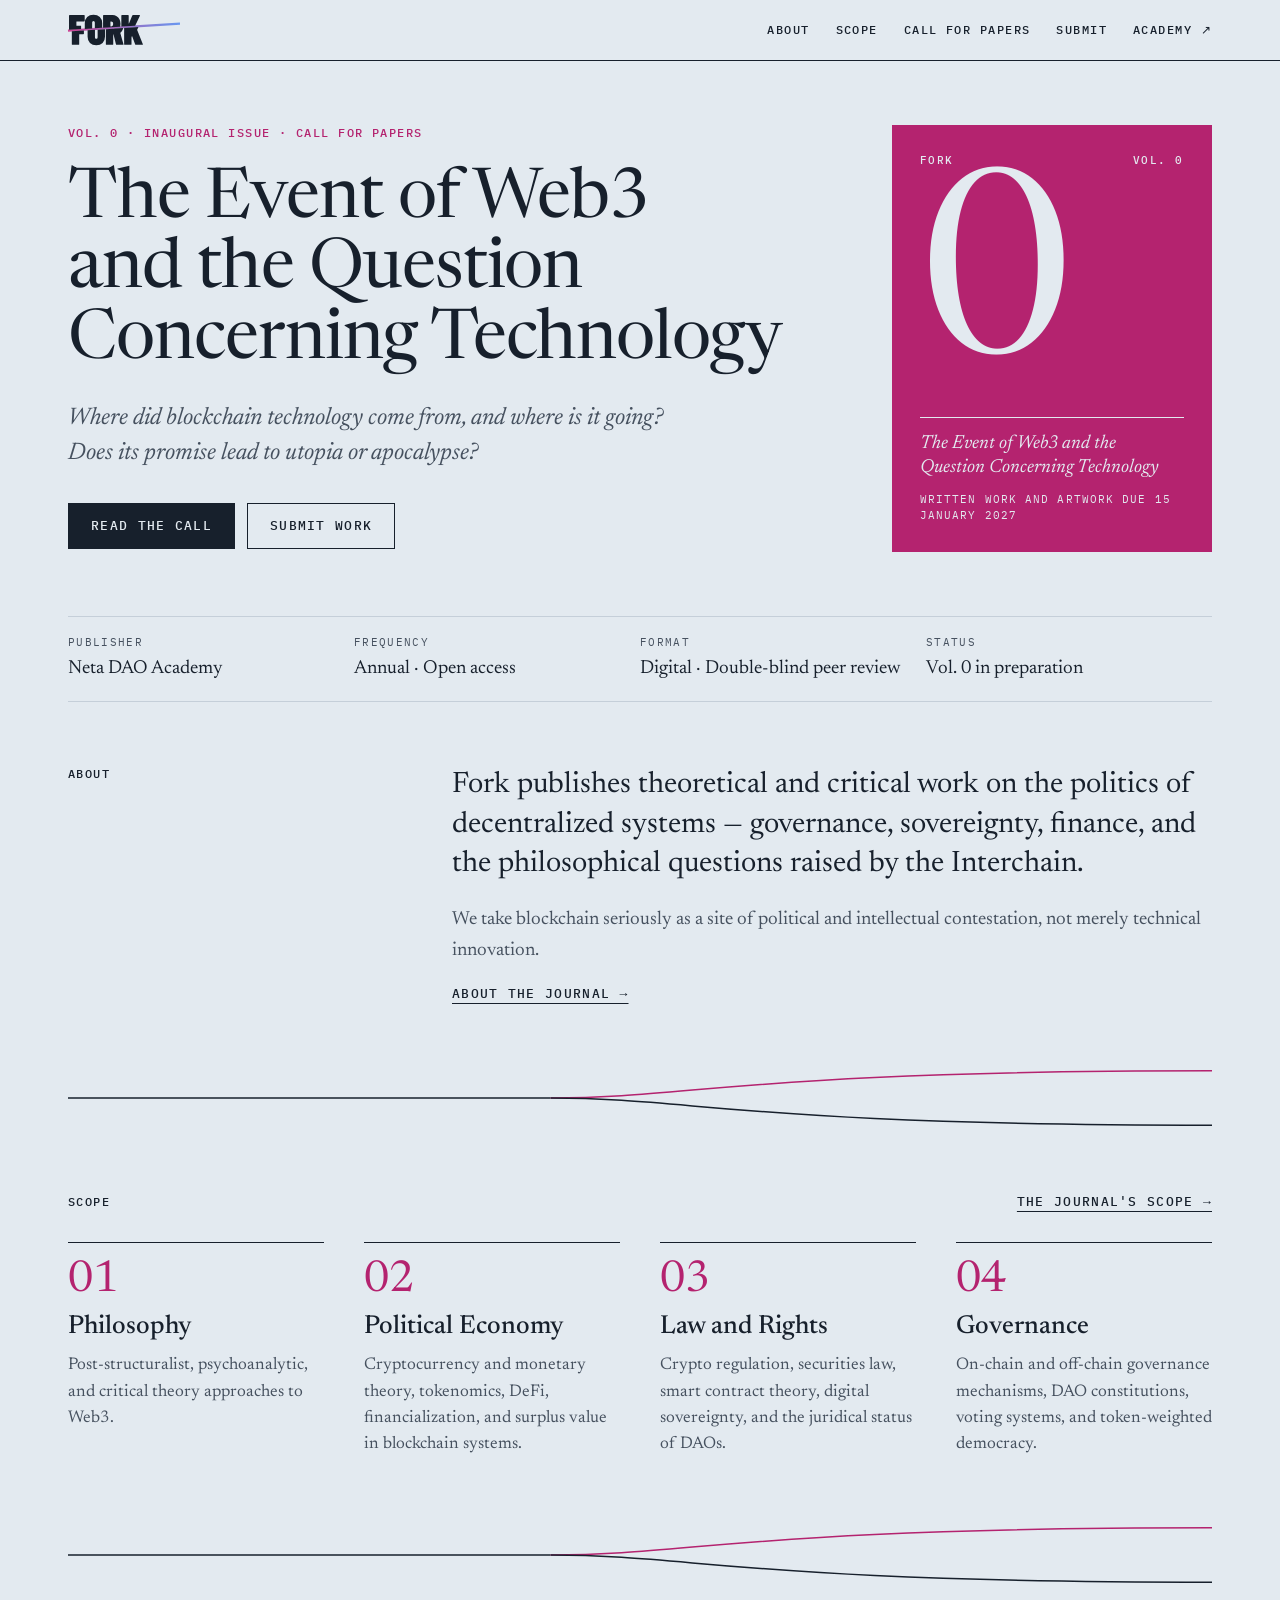
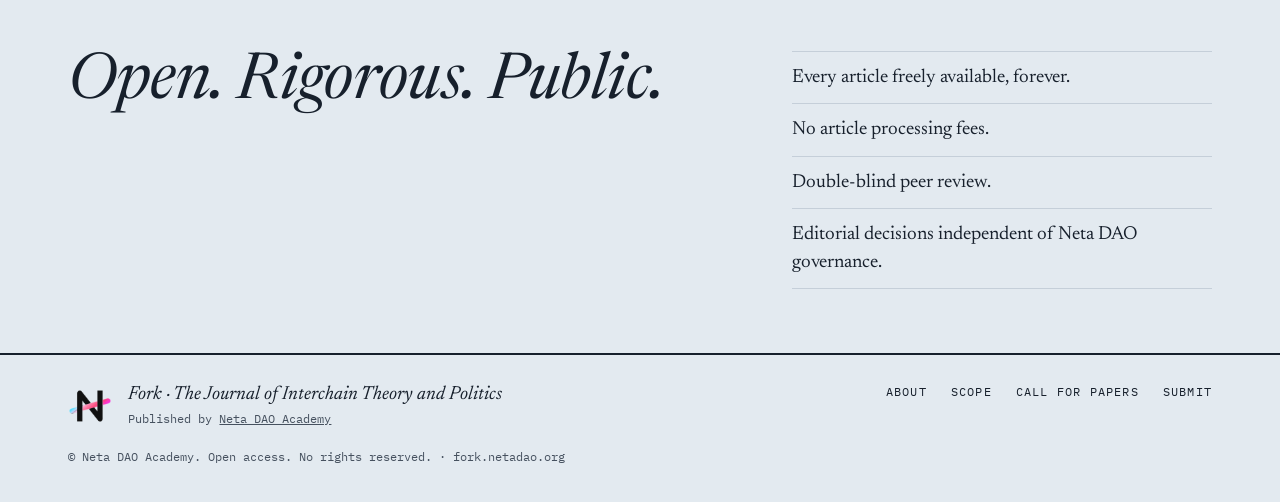
==== commit 9a69d057: "Sticky header strip, Fork's own colours, cleaner public pages - One sticky strip on every page: FORK" ====
--- a/index.html
+++ b/index.html
@@ -5,25 +5,24 @@
   <meta name="viewport" content="width=device-width, initial-scale=1.0" />
   <title>Fork — The Journal of Interchain Theory and Politics</title>
   <meta name="description" content="Fork is a forthcoming open-access journal of Interchain theory and politics." />
-  <meta name="theme-color" content="#f7f7f4" />
+  <meta name="theme-color" content="#E3EAF0" />
   <link rel="preload" href="/ds/fonts/Newsreader.woff2" as="font" type="font/woff2" crossorigin />
-  <link rel="stylesheet" href="/ds/tokens.css?v=1" />
-  <link rel="stylesheet" href="/ds/bundle.css?v=1" />
-  <script src="/ds/bundle.js?v=1" defer></script>
+  <link rel="stylesheet" href="/ds/tokens.css?v=3" />
+  <link rel="stylesheet" href="/ds/bundle.css?v=3" />
+  <script src="/ds/bundle.js?v=3" defer></script>
   <script src="https://netadao.org/radio/radio.js" defer></script>
 </head>
 <body class="fk-page">
-<a class="fk-skip" href="#main">Skip to content</a><header class="fk-header fk-header--masthead">
-  <div class="fk-wrap">
-    <div class="fk-header__strip"><a href="https://netadao.org">← Neta DAO</a><span>Published by Neta DAO Academy · Open access</span></div>
-    <div class="fk-header__mast">
-      <h1 class="fk-header__home-wrap" style="margin: 0; line-height: 0;"><a class="fk-header__home" href="/" aria-label="Fork"><span class="fk-mark fk-mark--masthead"><svg viewBox="0 25 240 65" aria-hidden="true" focusable="false"><defs><linearGradient id="fk-slash" x1="0" x2="1" y1="0" y2="0"><stop offset="0" stop-color="#C9338A"/><stop offset="1" stop-color="#5B8EF0"/></linearGradient></defs><path class="fk-mark__slash" pathLength="1" stroke="url(#fk-slash)" d="M0 58.5 240 43.5"/><path class="fk-mark__top" d="M111.7 50.02 75.13 52.3V26.46Q75.13 25.87 75.46 25.54Q75.8 25.2 76.39 25.2H95.29Q100.33 25.2 104.23 27.59Q108.14 29.99 110.32 34.23Q112.51 38.47 112.51 43.93Q112.51 47.22 111.7 50.02ZM73.26 52.42 57.47 53.41V41.83Q57.47 40.07 56.72 39.06Q55.96 38.05 54.62 38.05Q53.27 38.05 52.52 39.06Q51.76 40.07 51.76 41.83V53.76L35.97 54.75V42.5Q35.97 34.27 41.05 29.4Q46.13 24.53 54.62 24.53Q63.1 24.53 68.18 29.4Q73.26 34.27 73.26 42.5V52.42ZM34.52 38.72H18.48Q17.98 38.72 17.98 39.23V47.29Q17.98 47.8 18.48 47.8H26.8Q27.38 47.8 27.72 48.13Q28.06 48.47 28.06 49.06V55.25L2.18 56.86V26.46Q2.18 25.87 2.52 25.54Q2.86 25.2 3.44 25.2H34.52Q35.11 25.2 35.45 25.54Q35.78 25.87 35.78 26.46V37.46Q35.78 38.05 35.45 38.39Q35.11 38.72 34.52 38.72ZM143.93 48 114.29 49.86V26.46Q114.29 25.87 114.62 25.54Q114.96 25.2 115.55 25.2H128.82Q129.41 25.2 129.74 25.54Q130.08 25.87 130.08 26.46V43.09Q130.08 43.43 130.29 43.47Q130.5 43.51 130.67 43.18L137.72 26.21Q138.14 25.2 139.24 25.2H153.1Q153.77 25.2 154.1 25.62Q154.44 26.04 154.1 26.71L143.93 48ZM91.42 38.72Q90.92 38.72 90.92 39.23V48.89Q90.92 49.39 91.42 49.39H92.52Q94.36 49.39 95.54 48.01Q96.72 46.62 96.72 44.1Q96.72 41.5 95.58 40.11Q94.45 38.72 92.52 38.72Z"/><path class="fk-mark__bottom" d="M120.29 87.74V52.86L150.91 50.94L148.26 56.49Q148.18 56.83 148.26 57.16L160.44 87.57Q160.52 87.82 160.52 88.16Q160.52 89 159.43 89H145.49Q144.4 89 143.98 87.99L137.51 70.77Q137.42 70.35 137.21 70.35Q137 70.35 136.84 70.77L136.16 72.45Q136.08 72.62 136.08 73.12V87.74Q136.08 88.33 135.74 88.66Q135.41 89 134.82 89H121.55Q120.96 89 120.62 88.66Q120.29 88.33 120.29 87.74ZM102.72 87.91 97.59 66.82Q97.42 66.4 97.26 66.4Q96.92 66.4 96.92 66.91V87.74Q96.92 88.33 96.58 88.66Q96.25 89 95.66 89H82.39Q81.8 89 81.46 88.66Q81.13 88.33 81.13 87.74V55.3L97.09 54.31Q97.22 54.39 97.42 54.39H98.52Q99.33 54.39 100.01 54.12L118.17 52.99Q117.77 55.24 116.91 57.21Q115.32 60.86 112.29 63.13Q111.96 63.38 112.04 63.8L118.84 87.57Q118.93 87.74 118.93 87.99Q118.93 89 117.75 89H104.06Q102.97 89 102.72 87.91ZM41.97 71.7V57.75L57.76 56.76V72.37Q57.76 74.13 58.52 75.14Q59.27 76.15 60.62 76.15Q61.96 76.15 62.72 75.14Q63.47 74.13 63.47 72.37V56.41L79.26 55.42V71.7Q79.26 79.93 74.18 84.8Q69.1 89.67 60.62 89.67Q52.13 89.67 47.05 84.8Q41.97 79.93 41.97 71.7ZM34.06 58.25V65.06Q34.06 65.65 33.72 65.98Q33.38 66.32 32.8 66.32H24.48Q23.98 66.32 23.98 66.82V87.74Q23.98 88.33 23.64 88.66Q23.3 89 22.72 89H9.44Q8.86 89 8.52 88.66Q8.18 88.33 8.18 87.74V59.86L34.06 58.25Z"/></svg></span></a></h1>
-      <p class="fk-header__subtitle">The Journal of Interchain Theory and Politics</p>
-    </div>
-    <nav class="fk-nav" aria-label="Main"><a href="/about.html">About</a><a href="/scope.html">Scope</a><a href="/cfp.html">Call for Papers</a><a href="/submit.html">Submit</a><a class="fk-nav__out" href="https://academy.netadao.org">Neta DAO Academy ↗</a></nav>
+<a class="fk-skip" href="#main">Skip to content</a><header class="fk-header">
+  <div class="fk-wrap fk-header__row">
+    <a class="fk-header__home" href="/" aria-label="Fork, home"><span class="fk-mark fk-mark--bar"><svg viewBox="0 25 240 65" aria-hidden="true" focusable="false"><defs><linearGradient id="fk-slash" x1="0" x2="1" y1="0" y2="0"><stop offset="0" stop-color="#C9338A"/><stop offset="1" stop-color="#5B8EF0"/></linearGradient></defs><path class="fk-mark__slash" pathLength="1" stroke="url(#fk-slash)" d="M0 58.5 240 43.5"/><path class="fk-mark__top" d="M111.7 50.02 75.13 52.3V26.46Q75.13 25.87 75.46 25.54Q75.8 25.2 76.39 25.2H95.29Q100.33 25.2 104.23 27.59Q108.14 29.99 110.32 34.23Q112.51 38.47 112.51 43.93Q112.51 47.22 111.7 50.02ZM73.26 52.42 57.47 53.41V41.83Q57.47 40.07 56.72 39.06Q55.96 38.05 54.62 38.05Q53.27 38.05 52.52 39.06Q51.76 40.07 51.76 41.83V53.76L35.97 54.75V42.5Q35.97 34.27 41.05 29.4Q46.13 24.53 54.62 24.53Q63.1 24.53 68.18 29.4Q73.26 34.27 73.26 42.5V52.42ZM34.52 38.72H18.48Q17.98 38.72 17.98 39.23V47.29Q17.98 47.8 18.48 47.8H26.8Q27.38 47.8 27.72 48.13Q28.06 48.47 28.06 49.06V55.25L2.18 56.86V26.46Q2.18 25.87 2.52 25.54Q2.86 25.2 3.44 25.2H34.52Q35.11 25.2 35.45 25.54Q35.78 25.87 35.78 26.46V37.46Q35.78 38.05 35.45 38.39Q35.11 38.72 34.52 38.72ZM143.93 48 114.29 49.86V26.46Q114.29 25.87 114.62 25.54Q114.96 25.2 115.55 25.2H128.82Q129.41 25.2 129.74 25.54Q130.08 25.87 130.08 26.46V43.09Q130.08 43.43 130.29 43.47Q130.5 43.51 130.67 43.18L137.72 26.21Q138.14 25.2 139.24 25.2H153.1Q153.77 25.2 154.1 25.62Q154.44 26.04 154.1 26.71L143.93 48ZM91.42 38.72Q90.92 38.72 90.92 39.23V48.89Q90.92 49.39 91.42 49.39H92.52Q94.36 49.39 95.54 48.01Q96.72 46.62 96.72 44.1Q96.72 41.5 95.58 40.11Q94.45 38.72 92.52 38.72Z"/><path class="fk-mark__bottom" d="M120.29 87.74V52.86L150.91 50.94L148.26 56.49Q148.18 56.83 148.26 57.16L160.44 87.57Q160.52 87.82 160.52 88.16Q160.52 89 159.43 89H145.49Q144.4 89 143.98 87.99L137.51 70.77Q137.42 70.35 137.21 70.35Q137 70.35 136.84 70.77L136.16 72.45Q136.08 72.62 136.08 73.12V87.74Q136.08 88.33 135.74 88.66Q135.41 89 134.82 89H121.55Q120.96 89 120.62 88.66Q120.29 88.33 120.29 87.74ZM102.72 87.91 97.59 66.82Q97.42 66.4 97.26 66.4Q96.92 66.4 96.92 66.91V87.74Q96.92 88.33 96.58 88.66Q96.25 89 95.66 89H82.39Q81.8 89 81.46 88.66Q81.13 88.33 81.13 87.74V55.3L97.09 54.31Q97.22 54.39 97.42 54.39H98.52Q99.33 54.39 100.01 54.12L118.17 52.99Q117.77 55.24 116.91 57.21Q115.32 60.86 112.29 63.13Q111.96 63.38 112.04 63.8L118.84 87.57Q118.93 87.74 118.93 87.99Q118.93 89 117.75 89H104.06Q102.97 89 102.72 87.91ZM41.97 71.7V57.75L57.76 56.76V72.37Q57.76 74.13 58.52 75.14Q59.27 76.15 60.62 76.15Q61.96 76.15 62.72 75.14Q63.47 74.13 63.47 72.37V56.41L79.26 55.42V71.7Q79.26 79.93 74.18 84.8Q69.1 89.67 60.62 89.67Q52.13 89.67 47.05 84.8Q41.97 79.93 41.97 71.7ZM34.06 58.25V65.06Q34.06 65.65 33.72 65.98Q33.38 66.32 32.8 66.32H24.48Q23.98 66.32 23.98 66.82V87.74Q23.98 88.33 23.64 88.66Q23.3 89 22.72 89H9.44Q8.86 89 8.52 88.66Q8.18 88.33 8.18 87.74V59.86L34.06 58.25Z"/></svg></span></a>
+    <button class="fk-header__menu" type="button" aria-expanded="false" aria-controls="fk-nav">Menu</button>
+    <nav class="fk-nav" id="fk-nav" aria-label="Main"><a href="/about.html">About</a><a href="/scope.html">Scope</a><a href="/cfp.html">Call for Papers</a><a href="/submit.html">Submit</a><a href="https://academy.netadao.org">Academy ↗</a></nav>
   </div>
+  <script>try{if(sessionStorage.getItem('fk-arrived')==='1')document.currentScript.parentNode.querySelector('.fk-mark').classList.add('is-cut','is-held')}catch(e){}</script>
 </header>
 <main id="main" class="fk-wrap">
+  <h1 class="fk-visually-hidden">Fork: The Journal of Interchain Theory and Politics</h1>
   <section class="fk-section" aria-labelledby="home-cfp">
     <div class="fk-hero">
       <div class="fk-hero__main">
@@ -47,15 +46,9 @@
     </div>
   </section>
   <div class="fk-divider" aria-hidden="true"><svg viewBox="0 0 1280 80" preserveAspectRatio="none" focusable="false"><path class="fk-divider__trunk" d="M0 40H540"/><path class="fk-divider__branch--a" d="M540 40C700 40 760 6 1280 6"/><path class="fk-divider__branch--b" d="M540 40C700 40 760 74 1280 74"/></svg></div>
-  <section class="fk-section" aria-labelledby="home-contents">
-    <div class="fk-split">
-      <div class="fk-split__label"><h2 class="fk-label" id="home-contents">Vol. 0 · Contents</h2><p class="fk-note-quiet">Announced with the issue.</p></div>
-      <div class="fk-split__body"><ol class="fk-contents"><li class="fk-entry"><span class="fk-entry__no">01</span><span class="fk-entry__main"><span class="fk-entry__title">[Title of contribution]</span><span class="fk-entry__by">[Contributor]</span></span><span class="fk-entry__type">Research article</span></li><li class="fk-entry"><span class="fk-entry__no">02</span><span class="fk-entry__main"><span class="fk-entry__title">[Title of contribution]</span><span class="fk-entry__by">[Contributor]</span></span><span class="fk-entry__type">Intervention</span></li><li class="fk-entry"><span class="fk-entry__no">03</span><span class="fk-entry__main"><span class="fk-entry__title">[Title of work]</span><span class="fk-entry__by">[Artist]</span></span><span class="fk-entry__type">Artwork</span></li><li class="fk-entry"><span class="fk-entry__no">04</span><span class="fk-entry__main"><span class="fk-entry__title">[Title of contribution]</span><span class="fk-entry__by">[Contributor]</span></span><span class="fk-entry__type">Translation</span></li></ol></div>
-    </div>
-  </section>
   <section class="fk-section fk-section--open fk-stack" aria-labelledby="home-scope" style="gap: 32px;">
     <div class="fk-section-head"><h2 class="fk-label" id="home-scope">Scope</h2><a class="fk-arrow" href="/scope.html">The journal's scope →</a></div>
-    <div class="fk-areas"><article class="fk-area"><span class="fk-area__no">01</span><h3 class="fk-area__title">Governance</h3><p class="fk-area__text">On-chain and off-chain governance mechanisms, DAO constitutions, voting systems, and token-weighted democracy.</p></article><article class="fk-area"><span class="fk-area__no">02</span><h3 class="fk-area__title">Political Economy</h3><p class="fk-area__text">Cryptocurrency and monetary theory, tokenomics, DeFi, financialization, and surplus value in blockchain systems.</p></article><article class="fk-area"><span class="fk-area__no">03</span><h3 class="fk-area__title">Philosophy</h3><p class="fk-area__text">Post-structuralist, psychoanalytic, and critical theory approaches to Web3.</p></article><article class="fk-area"><span class="fk-area__no">04</span><h3 class="fk-area__title">Law and Rights</h3><p class="fk-area__text">Crypto regulation, securities law, smart contract theory, digital sovereignty, and the juridical status of DAOs.</p></article></div>
+    <div class="fk-areas"><article class="fk-area"><span class="fk-area__no">01</span><h3 class="fk-area__title">Philosophy</h3><p class="fk-area__text">Post-structuralist, psychoanalytic, and critical theory approaches to Web3.</p></article><article class="fk-area"><span class="fk-area__no">02</span><h3 class="fk-area__title">Political Economy</h3><p class="fk-area__text">Cryptocurrency and monetary theory, tokenomics, DeFi, financialization, and surplus value in blockchain systems.</p></article><article class="fk-area"><span class="fk-area__no">03</span><h3 class="fk-area__title">Law and Rights</h3><p class="fk-area__text">Crypto regulation, securities law, smart contract theory, digital sovereignty, and the juridical status of DAOs.</p></article><article class="fk-area"><span class="fk-area__no">04</span><h3 class="fk-area__title">Governance</h3><p class="fk-area__text">On-chain and off-chain governance mechanisms, DAO constitutions, voting systems, and token-weighted democracy.</p></article></div>
   </section>
   <div class="fk-divider" aria-hidden="true"><svg viewBox="0 0 1280 80" preserveAspectRatio="none" focusable="false"><path class="fk-divider__trunk" d="M0 40H540"/><path class="fk-divider__branch--a" d="M540 40C700 40 760 6 1280 6"/><path class="fk-divider__branch--b" d="M540 40C700 40 760 74 1280 74"/></svg></div>
   <section class="fk-section fk-section--open"><section class="fk-principles" aria-labelledby="home-principles">
@@ -74,7 +67,7 @@
       <a href="https://netadao.org" aria-label="Neta DAO"><img src="/assets/neta-mark-paper.png" alt="" width="251" height="192"></a>
       <div class="fk-footer__names"><span class="fk-footer__title">Fork · The Journal of Interchain Theory and Politics</span><span class="fk-footer__by">Published by <a href="https://academy.netadao.org">Neta DAO Academy</a></span></div>
     </div>
-    <nav class="fk-footer__nav" aria-label="Footer"><a href="/about.html">About</a><a href="/scope.html">Scope</a><a href="/cfp.html">Call for Papers</a><a href="/submit.html">Submit</a><a href="https://netadao.org">Neta DAO ↗</a></nav>
+    <nav class="fk-footer__nav" aria-label="Footer"><a href="/about.html">About</a><a href="/scope.html">Scope</a><a href="/cfp.html">Call for Papers</a><a href="/submit.html">Submit</a></nav>
     <p class="fk-footer__print">© Neta DAO Academy. Open access. No rights reserved. · fork.netadao.org</p>
   </div>
 </footer>
--- a/ds/tokens.css
+++ b/ds/tokens.css
@@ -5,7 +5,7 @@
 @font-face{font-family:'Newsreader Ext';src:url('/ds/fonts/NewsreaderExt-Italic.woff2') format('woff2');font-weight:200 800;font-style:italic;font-display:swap}
 @font-face{font-family:'IBM Plex Mono';src:url('/ds/fonts/IBMPlexMono-Regular.woff2') format('woff2');font-weight:400;font-style:normal;font-display:swap}
 @font-face{font-family:'IBM Plex Mono';src:url('/ds/fonts/IBMPlexMono-Medium.woff2') format('woff2');font-weight:500;font-style:normal;font-display:swap}
-:root,[data-theme="paper"]{--paper:#f7f7f4;--sheet:#ffffff;--ink:#111111;--ink-2:#4a4a45;--rule:#d9d9d2;--issue:#b4236f;--on-issue:var(--paper);--issue-tint:#efdde4;--focus:var(--ink)}
+:root,[data-theme="paper"]{--paper:#E3EAF0;--sheet:#F5F8FB;--ink:#17202C;--ink-2:#46515F;--rule:#C5CFD9;--issue:#b4236f;--on-issue:var(--paper);--issue-tint:#DDD2E1;--focus:var(--ink)}
 :root{--space-1:4px;--space-2:8px;--space-3:12px;--space-4:16px;--space-5:20px;--space-6:24px;--space-7:32px;--space-8:40px;--space-9:48px;--space-10:64px;--space-11:72px;--radius-0:0px;--page-max:1240px;--measure:680px;--gutter:clamp(16px, 4vw, 48px);--section-pad:clamp(40px, 5vw, 72px);--stroke-hairline:1px;--stroke-strong:2px;--stroke-divider:1.5px;--font-text:Newsreader, "Newsreader Ext", Georgia, "Times New Roman", serif;--font-mono:"IBM Plex Mono", ui-monospace, Menlo, Consolas, monospace}
 .cover-numeral{font-family:var(--font-text);font-size:280px;line-height:0.8;font-weight:400;letter-spacing:-0.04em}
 .display-xl{font-family:var(--font-text);font-size:76px;line-height:1.02;font-weight:400;letter-spacing:-0.015em}
--- a/ds/bundle.css
+++ b/ds/bundle.css
@@ -51,6 +51,7 @@
 .fk-mark svg { display: block; width: 100%; height: auto; overflow: visible; fill: currentColor; }
 .fk-mark--masthead { width: clamp(180px, 22vw, 280px); }
 .fk-mark--compact { width: 150px; }
+.fk-mark--bar { width: 112px; }
 .fk-mark--on-issue { color: var(--on-issue); }
 .fk-mark__bottom { transform: translate(-6px, -5px); transition: transform .3s cubic-bezier(.4, 0, .2, 1); }
 .fk-mark__slash {
@@ -63,6 +64,8 @@
 a:hover .fk-mark__slash, a:focus-visible .fk-mark__slash, .fk-mark:hover .fk-mark__slash, .fk-mark.is-cut .fk-mark__slash {
   opacity: 1; stroke-dashoffset: 0; transition: stroke-dashoffset .34s cubic-bezier(.2, .6, .25, 1), opacity 0s;
 }
+/* held: the header's mark, cut on arrival earlier in the visit, is simply cut */
+.fk-mark.is-held .fk-mark__bottom, .fk-mark.is-held .fk-mark__slash { transition: none !important; }
 
 /* ---- the fork divider: a line that splits in two ------------------------ */
 .fk-divider { display: block; margin: 0; line-height: 0; }
@@ -75,26 +78,31 @@
 .fk-divider svg { clip-path: inset(0 0 0 0); }
 .fk-divider.is-waiting svg { clip-path: inset(0 100% 0 0); }
 
-/* ---- header: the masthead (homepage) and the compact bar (every other page) ---- */
-.fk-header__strip {
-  display: flex; flex-wrap: wrap; justify-content: space-between; gap: var(--space-2) var(--space-6); padding: 14px 0;
-  font: 400 12px/1.4 var(--font-mono); letter-spacing: .1em; text-transform: uppercase; color: var(--ink-2);
-}
-.fk-header__strip a { color: var(--ink-2); text-decoration: none; }
-.fk-header__strip a:hover { color: var(--issue); }
-.fk-header__mast { display: flex; flex-wrap: wrap; align-items: flex-end; gap: var(--space-4) 36px; padding: 28px 0 var(--space-6); border-top: var(--stroke-strong) solid var(--ink); }
+/* ---- header: one sticky strip on every page --------------------------------
+   The Fork mark left, the navigation right; it stays at the top as the page scrolls. On phones the navigation folds
+   behind Menu (Fork.header); without script it wraps under the mark. */
+html { scroll-padding-top: 84px; }
+.fk-header { position: sticky; top: 0; z-index: 30; background: var(--paper); border-bottom: var(--stroke-hairline) solid var(--ink); }
+.fk-header__row { display: flex; flex-wrap: wrap; align-items: center; justify-content: space-between; gap: var(--space-3) 28px; min-height: 60px; padding-block: 12px; }
 .fk-header__home { display: block; line-height: 0; color: var(--ink); }
-.fk-header__subtitle { margin: 0 0 4px; padding-left: 36px; border-left: var(--stroke-hairline) solid var(--rule); max-width: 520px; font: italic 400 clamp(22px, 2.4vw, 30px)/1.2 var(--font-text); }
-.fk-nav { display: flex; flex-wrap: wrap; gap: var(--space-2) var(--space-7); font: 500 12px/1.4 var(--font-mono); letter-spacing: .12em; text-transform: uppercase; }
+.fk-header__home:focus-visible { outline: 2px solid var(--focus); outline-offset: 4px; }
+.fk-nav { display: flex; flex-wrap: wrap; gap: var(--space-2) 26px; font: 500 12px/1.4 var(--font-mono); letter-spacing: .12em; text-transform: uppercase; }
 .fk-nav a { color: var(--ink); text-decoration: none; }
 .fk-nav a:hover { color: var(--issue); }
 .fk-nav a[aria-current="page"] { text-decoration: underline; text-decoration-color: var(--issue); text-decoration-thickness: 2px; text-underline-offset: 6px; }
-.fk-header--masthead .fk-nav { padding: 12px 0; border-top: var(--stroke-hairline) solid var(--ink); border-bottom: var(--stroke-hairline) solid var(--ink); }
-.fk-nav__out { margin-left: auto; }
-.fk-header--compact .fk-header__row { display: flex; flex-wrap: wrap; align-items: center; gap: var(--space-3) 28px; padding: 18px 0 14px; border-bottom: var(--stroke-hairline) solid var(--ink); }
-.fk-header--compact .fk-header__subtitle { margin: 0; padding: 0; border: 0; font-size: 19px; }
-.fk-header--compact .fk-nav { margin-left: auto; gap: var(--space-2) 26px; }
-@media (max-width: 640px) { .fk-header__subtitle { padding-left: 0; border-left: 0; } .fk-nav__out { margin-left: 0; } .fk-header--compact .fk-nav { margin-left: 0; } }
+.fk-header__menu {
+  display: none; align-items: center; min-height: 36px; padding: 0 14px; border: var(--stroke-hairline) solid var(--ink); border-radius: 0;
+  background: transparent; color: var(--ink); font: 500 12px/1 var(--font-mono); letter-spacing: .12em; text-transform: uppercase; cursor: pointer;
+}
+.fk-header__menu:focus-visible { outline: 2px solid var(--focus); outline-offset: 3px; }
+.fk-header__menu[aria-expanded="true"] { background: var(--ink); color: var(--paper); }
+@media (max-width: 720px) {
+  .fk-header.is-menu .fk-header__menu { display: inline-flex; }
+  .fk-header.is-menu .fk-nav { display: none; }
+  .fk-header.is-menu.is-open .fk-nav { display: flex; flex: 1 1 100%; flex-direction: column; gap: 0; padding-bottom: 4px; }
+  .fk-header.is-menu.is-open .fk-nav a { padding: 14px 0; border-top: var(--stroke-hairline) solid var(--rule); font-size: 13px; }
+  .fk-header.is-menu.is-open .fk-nav a[aria-current="page"] { text-underline-offset: 5px; }
+}
 
 /* ---- footer --------------------------------------------------------------- */
 .fk-footer { border-top: var(--stroke-strong) solid var(--ink); }
@@ -237,7 +245,7 @@
 .fk-textarea { min-height: 140px; line-height: 1.5; resize: vertical; }
 .fk-select {
   appearance: none; -webkit-appearance: none; padding-right: 44px; cursor: pointer;
-  background-image: url("data:image/svg+xml,%3Csvg xmlns='http://www.w3.org/2000/svg' width='14' height='9' viewBox='0 0 14 9'%3E%3Cpath d='M1 1l6 6 6-6' fill='none' stroke='%23111111' stroke-width='1.5'/%3E%3C/svg%3E");
+  background-image: url("data:image/svg+xml,%3Csvg xmlns='http://www.w3.org/2000/svg' width='14' height='9' viewBox='0 0 14 9'%3E%3Cpath d='M1 1l6 6 6-6' fill='none' stroke='%2317202C' stroke-width='1.5'/%3E%3C/svg%3E");
   background-repeat: no-repeat; background-position: right 16px center;
 }
 .fk-input:focus-visible, .fk-select:focus-visible, .fk-textarea:focus-visible { outline: 2px solid var(--focus); outline-offset: 2px; }
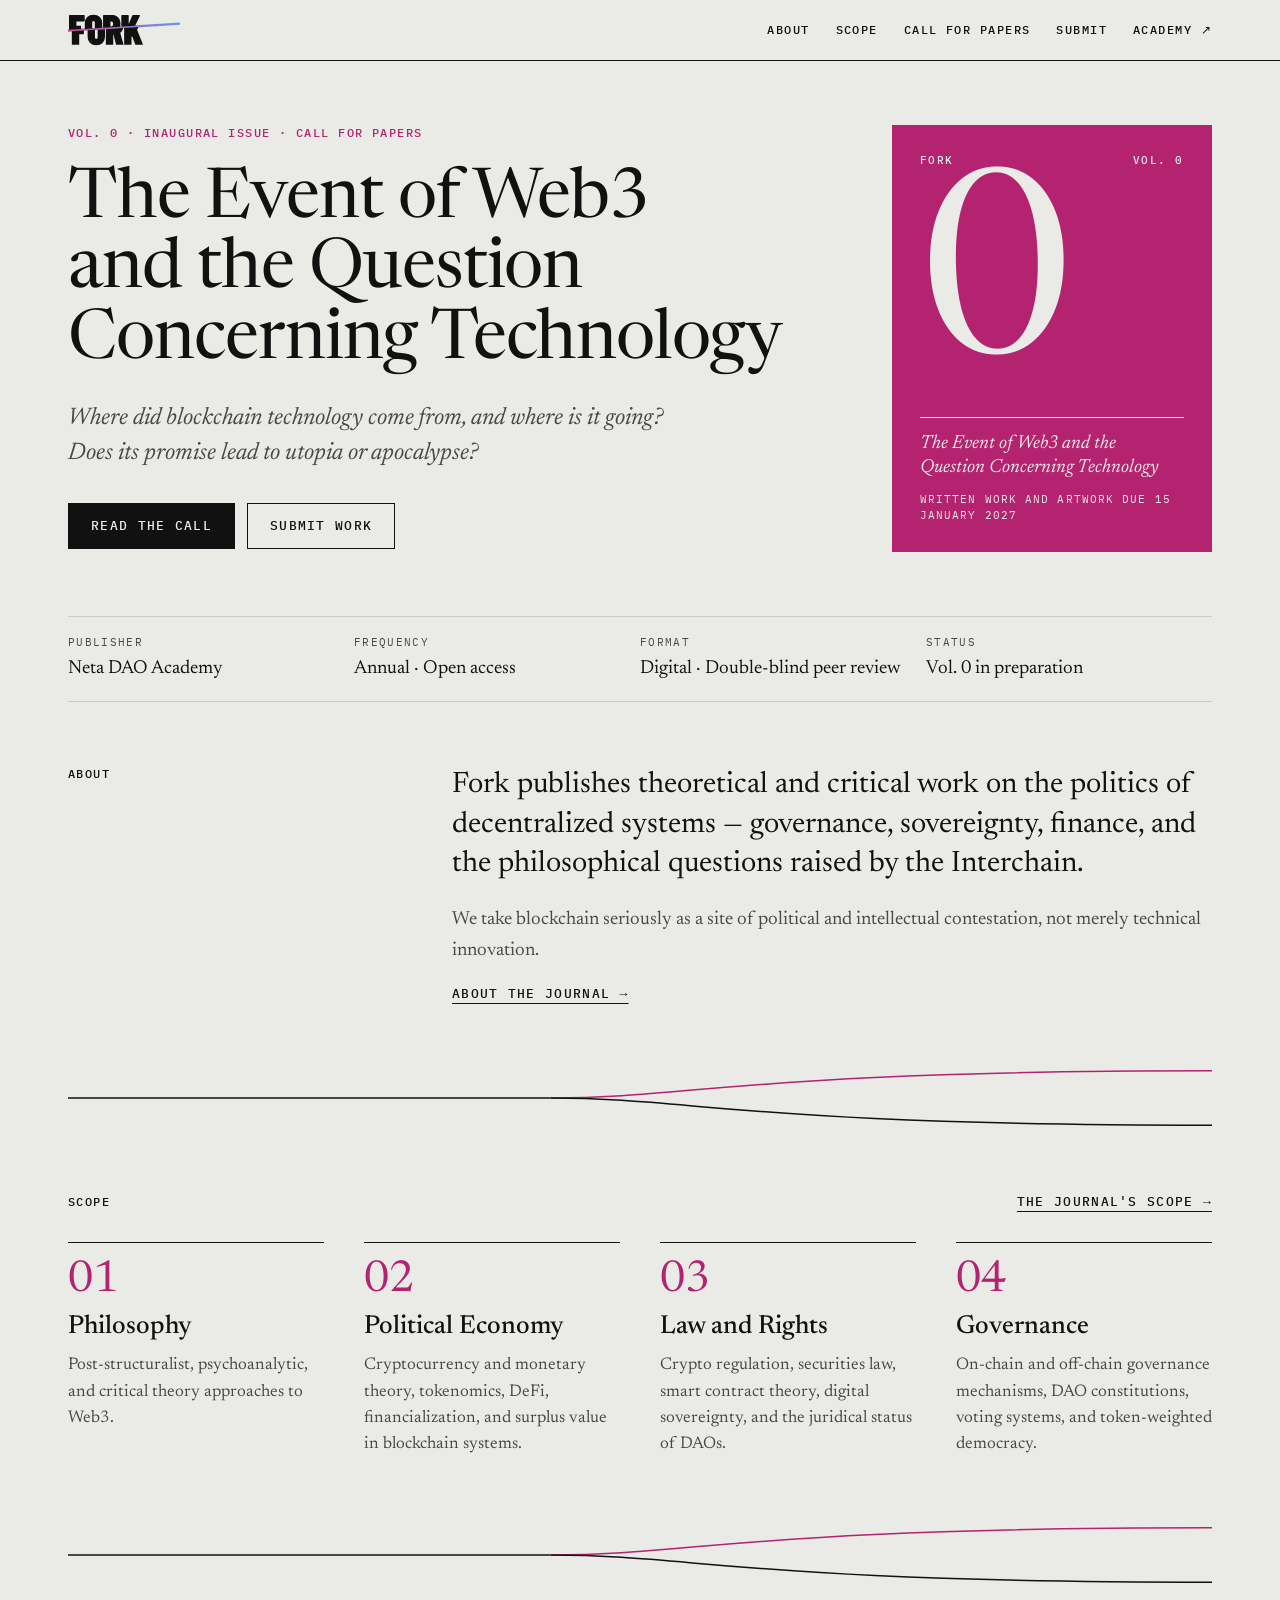
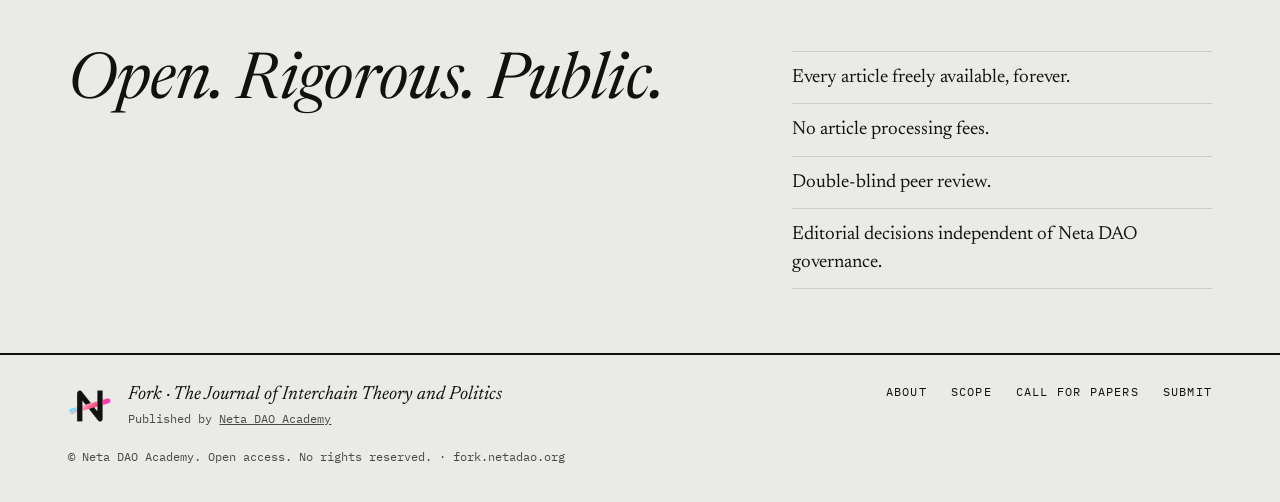
==== commit 14cd4f56: "Fork on light grey stock with near-black type The ice blue-grey read as selected text. The page is n" ====
--- a/index.html
+++ b/index.html
@@ -5,11 +5,11 @@
   <meta name="viewport" content="width=device-width, initial-scale=1.0" />
   <title>Fork — The Journal of Interchain Theory and Politics</title>
   <meta name="description" content="Fork is a forthcoming open-access journal of Interchain theory and politics." />
-  <meta name="theme-color" content="#E3EAF0" />
+  <meta name="theme-color" content="#EAEAE7" />
   <link rel="preload" href="/ds/fonts/Newsreader.woff2" as="font" type="font/woff2" crossorigin />
-  <link rel="stylesheet" href="/ds/tokens.css?v=3" />
-  <link rel="stylesheet" href="/ds/bundle.css?v=3" />
-  <script src="/ds/bundle.js?v=3" defer></script>
+  <link rel="stylesheet" href="/ds/tokens.css?v=4" />
+  <link rel="stylesheet" href="/ds/bundle.css?v=4" />
+  <script src="/ds/bundle.js?v=4" defer></script>
   <script src="https://netadao.org/radio/radio.js" defer></script>
 </head>
 <body class="fk-page">
--- a/ds/tokens.css
+++ b/ds/tokens.css
@@ -5,7 +5,7 @@
 @font-face{font-family:'Newsreader Ext';src:url('/ds/fonts/NewsreaderExt-Italic.woff2') format('woff2');font-weight:200 800;font-style:italic;font-display:swap}
 @font-face{font-family:'IBM Plex Mono';src:url('/ds/fonts/IBMPlexMono-Regular.woff2') format('woff2');font-weight:400;font-style:normal;font-display:swap}
 @font-face{font-family:'IBM Plex Mono';src:url('/ds/fonts/IBMPlexMono-Medium.woff2') format('woff2');font-weight:500;font-style:normal;font-display:swap}
-:root,[data-theme="paper"]{--paper:#E3EAF0;--sheet:#F5F8FB;--ink:#17202C;--ink-2:#46515F;--rule:#C5CFD9;--issue:#b4236f;--on-issue:var(--paper);--issue-tint:#DDD2E1;--focus:var(--ink)}
+:root,[data-theme="paper"]{--paper:#EAEAE7;--sheet:#F5F5F2;--ink:#111111;--ink-2:#4A4A45;--rule:#CBCBC4;--issue:#b4236f;--on-issue:var(--paper);--issue-tint:#E4D2D9;--focus:var(--ink)}
 :root{--space-1:4px;--space-2:8px;--space-3:12px;--space-4:16px;--space-5:20px;--space-6:24px;--space-7:32px;--space-8:40px;--space-9:48px;--space-10:64px;--space-11:72px;--radius-0:0px;--page-max:1240px;--measure:680px;--gutter:clamp(16px, 4vw, 48px);--section-pad:clamp(40px, 5vw, 72px);--stroke-hairline:1px;--stroke-strong:2px;--stroke-divider:1.5px;--font-text:Newsreader, "Newsreader Ext", Georgia, "Times New Roman", serif;--font-mono:"IBM Plex Mono", ui-monospace, Menlo, Consolas, monospace}
 .cover-numeral{font-family:var(--font-text);font-size:280px;line-height:0.8;font-weight:400;letter-spacing:-0.04em}
 .display-xl{font-family:var(--font-text);font-size:76px;line-height:1.02;font-weight:400;letter-spacing:-0.015em}
--- a/ds/bundle.css
+++ b/ds/bundle.css
@@ -245,7 +245,7 @@
 .fk-textarea { min-height: 140px; line-height: 1.5; resize: vertical; }
 .fk-select {
   appearance: none; -webkit-appearance: none; padding-right: 44px; cursor: pointer;
-  background-image: url("data:image/svg+xml,%3Csvg xmlns='http://www.w3.org/2000/svg' width='14' height='9' viewBox='0 0 14 9'%3E%3Cpath d='M1 1l6 6 6-6' fill='none' stroke='%2317202C' stroke-width='1.5'/%3E%3C/svg%3E");
+  background-image: url("data:image/svg+xml,%3Csvg xmlns='http://www.w3.org/2000/svg' width='14' height='9' viewBox='0 0 14 9'%3E%3Cpath d='M1 1l6 6 6-6' fill='none' stroke='%23111111' stroke-width='1.5'/%3E%3C/svg%3E");
   background-repeat: no-repeat; background-position: right 16px center;
 }
 .fk-input:focus-visible, .fk-select:focus-visible, .fk-textarea:focus-visible { outline: 2px solid var(--focus); outline-offset: 2px; }
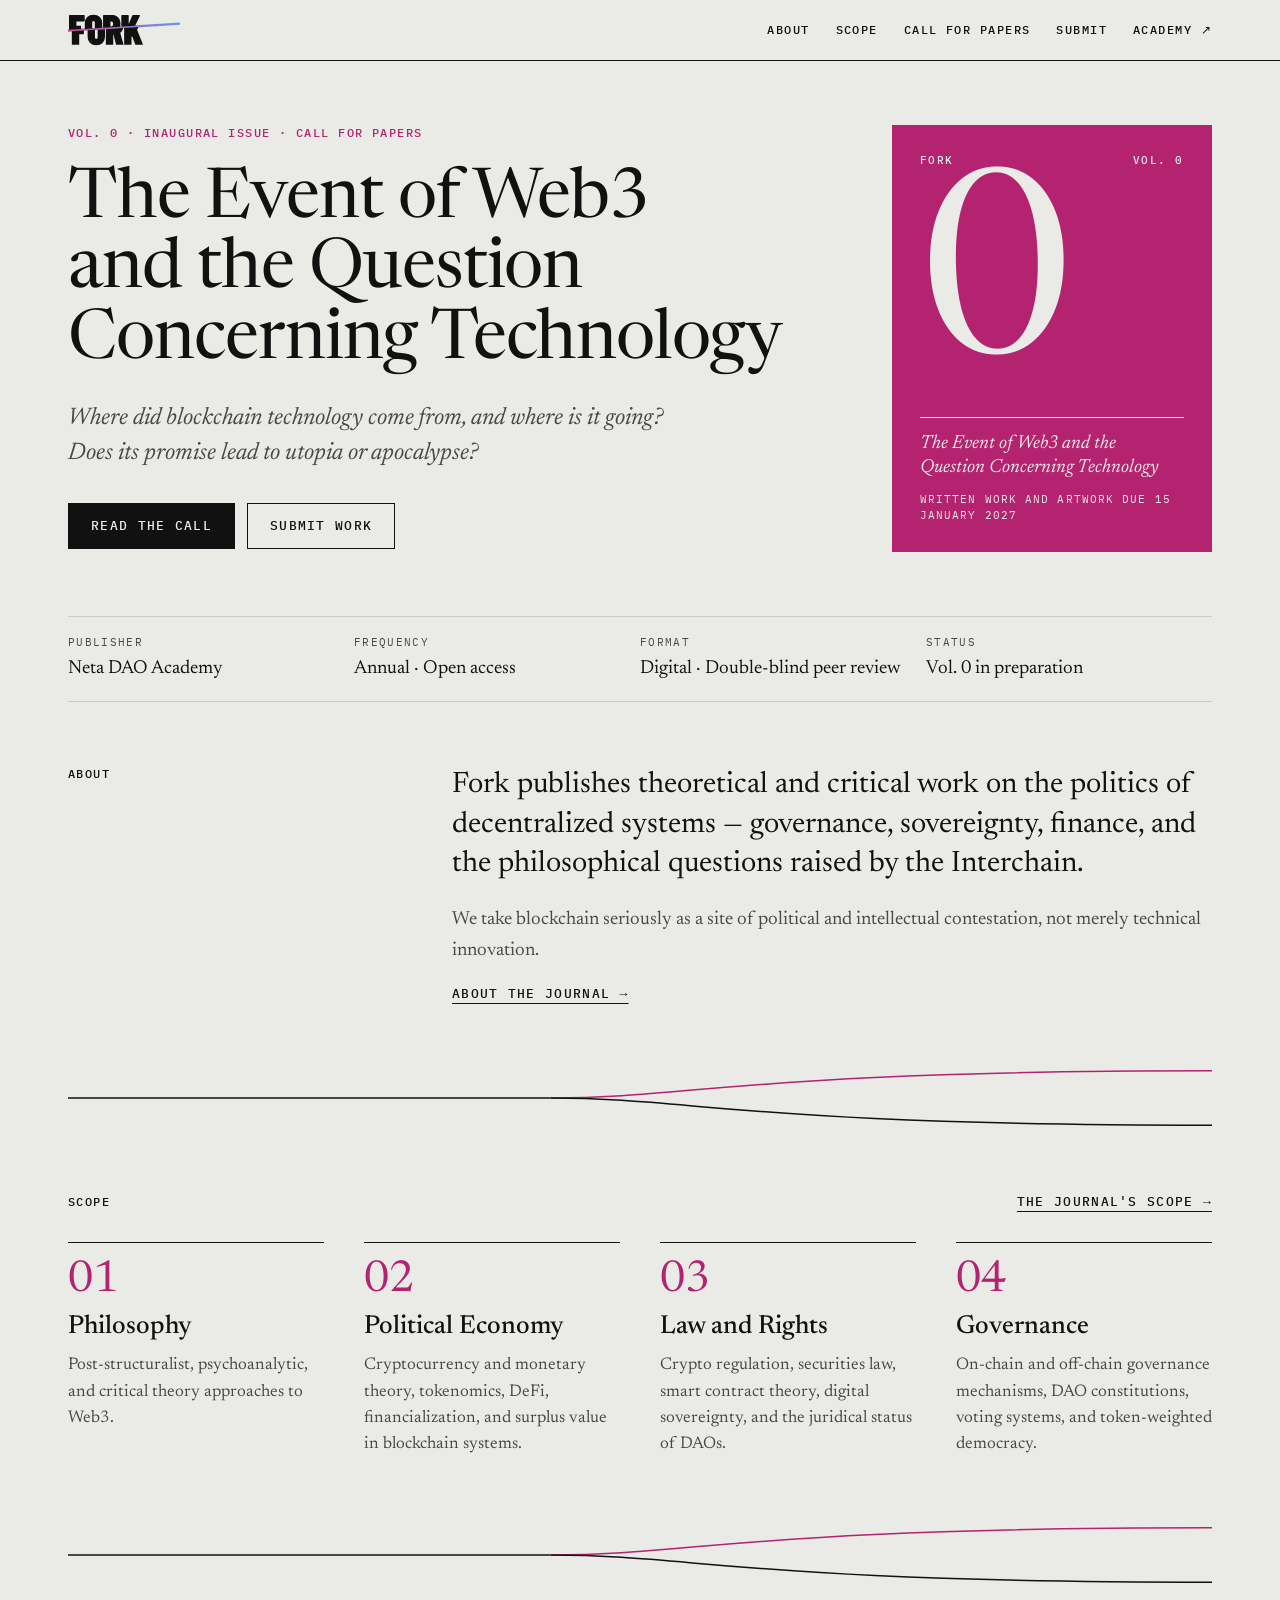
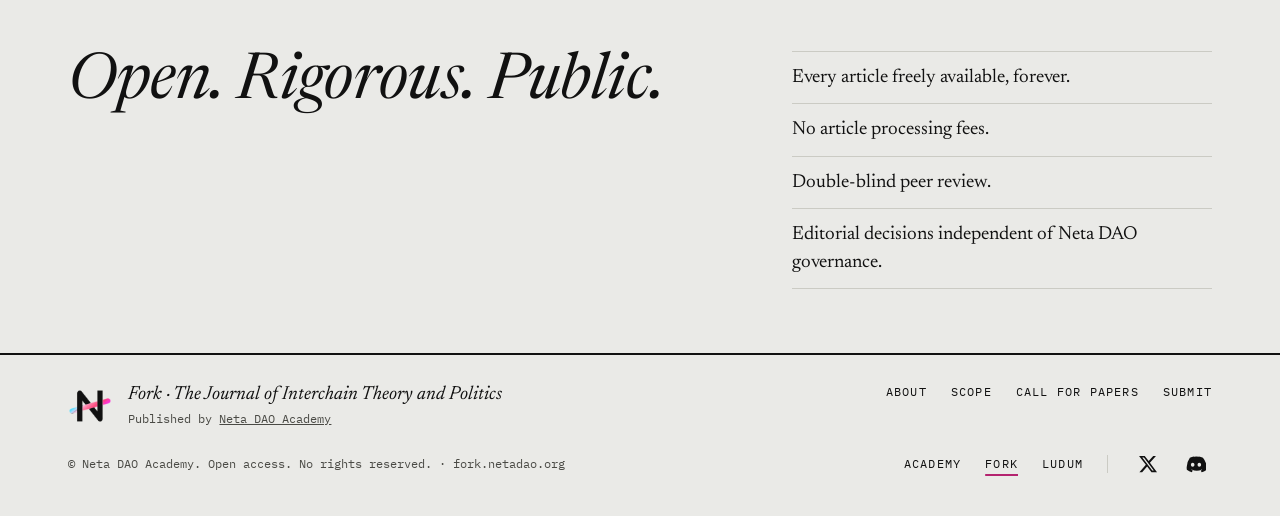
==== commit 5b6bd280: "The shared Neta DAO footer, in Fork's style - Academy, Fork and Ludum, then X and Discord as their o" ====
--- a/index.html
+++ b/index.html
@@ -8,7 +8,7 @@
   <meta name="theme-color" content="#EAEAE7" />
   <link rel="preload" href="/ds/fonts/Newsreader.woff2" as="font" type="font/woff2" crossorigin />
   <link rel="stylesheet" href="/ds/tokens.css?v=4" />
-  <link rel="stylesheet" href="/ds/bundle.css?v=4" />
+  <link rel="stylesheet" href="/ds/bundle.css?v=5" />
   <script src="/ds/bundle.js?v=4" defer></script>
   <script src="https://netadao.org/radio/radio.js" defer></script>
 </head>
@@ -69,6 +69,13 @@
     </div>
     <nav class="fk-footer__nav" aria-label="Footer"><a href="/about.html">About</a><a href="/scope.html">Scope</a><a href="/cfp.html">Call for Papers</a><a href="/submit.html">Submit</a></nav>
     <p class="fk-footer__print">© Neta DAO Academy. Open access. No rights reserved. · fork.netadao.org</p>
+    <nav class="fk-footer__family" aria-label="Neta DAO">
+      <ul class="fk-footer__sites"><li><a href="https://academy.netadao.org">Academy</a></li><li><a href="https://fork.netadao.org" aria-current="true">Fork</a></li><li><a href="https://ludum.netadao.org">Ludum</a></li></ul>
+      <ul class="fk-footer__marks">
+        <li><a class="fk-footer__icon" href="https://x.com/NetaDAO_Academy" aria-label="Neta DAO Academy on X"><svg viewBox="0 0 24 24" aria-hidden="true"><path fill="currentColor" d="M18.244 2.25h3.308l-7.227 8.26 8.502 11.24H16.17l-5.214-6.817L4.99 21.75H1.68l7.73-8.835L1.254 2.25H8.08l4.713 6.231Zm-1.161 17.52h1.833L7.084 4.126H5.117Z"/></svg></a></li>
+        <li><a class="fk-footer__icon" href="https://discord.com/invite/gvjC86WXC2" aria-label="Neta DAO on Discord"><svg viewBox="0 0 24 24" aria-hidden="true"><path fill="currentColor" d="M20.317 4.37a19.79 19.79 0 0 0-4.885-1.515c-.074.127-.158.298-.217.432a18.27 18.27 0 0 0-5.487 0 4.64 4.64 0 0 0-.218-.432A19.736 19.736 0 0 0 4.625 4.37 20.02 20.02 0 0 0 1 18.855a19.9 19.9 0 0 0 5.993 3.03 14.62 14.62 0 0 0 1.226-1.994 12.7 12.7 0 0 1-1.93-.934c.162-.12.32-.246.474-.373a14.18 14.18 0 0 0 12.281 0c.155.127.313.252.475.373-.616.366-1.265.68-1.93.934a14.49 14.49 0 0 0 1.225 1.994 19.87 19.87 0 0 0 5.994-3.03A20.03 20.03 0 0 0 20.317 4.37ZM8.02 15.332c-1.17 0-2.128-1.065-2.128-2.366S6.85 10.6 8.02 10.6c1.18 0 2.147 1.075 2.128 2.366 0 1.301-.947 2.366-2.128 2.366Zm7.974 0c-1.17 0-2.128-1.065-2.128-2.366s.958-2.366 2.128-2.366c1.18 0 2.147 1.075 2.128 2.366 0 1.301-.947 2.366-2.128 2.366Z"/></svg></a></li>
+      </ul>
+    </nav>
   </div>
 </footer>
 <script>document.addEventListener('DOMContentLoaded', function () { if (window.Fork) Fork.enhance(); });</script>
--- a/ds/bundle.css
+++ b/ds/bundle.css
@@ -117,7 +117,22 @@
 .fk-footer__nav { display: flex; flex-wrap: wrap; gap: var(--space-2) var(--space-6); font: 400 12px/1.5 var(--font-mono); letter-spacing: .1em; text-transform: uppercase; }
 .fk-footer__nav a { color: var(--ink); text-decoration: none; }
 .fk-footer__nav a:hover { color: var(--issue); }
-.fk-footer__print { flex: 1 1 100%; margin: 0; }
+.fk-footer__print { flex: 1 1 auto; align-self: center; margin: 0; }
+/* the footer every Neta DAO site shares: the family's sites, then X and Discord as their own marks, on the small print's row */
+.fk-footer__family { display: flex; flex-wrap: wrap; align-items: center; gap: var(--space-2) var(--space-6); margin-left: auto; }
+.fk-footer__sites, .fk-footer__marks { display: flex; flex-wrap: wrap; align-items: center; margin: 0; padding: 0; list-style: none; }
+.fk-footer__sites { gap: var(--space-2) var(--space-6); padding-right: var(--space-6); border-right: var(--stroke-hairline) solid var(--rule); font: 400 12px/1.5 var(--font-mono); letter-spacing: .1em; text-transform: uppercase; }
+.fk-footer__sites a { color: var(--ink); text-decoration: none; }
+.fk-footer__sites a:hover { color: var(--issue); }
+.fk-footer__sites a[aria-current] { text-decoration: underline; text-decoration-color: var(--issue); text-decoration-thickness: 2px; text-underline-offset: 6px; }
+.fk-footer__marks { gap: var(--space-4); }
+.fk-footer__icon { display: grid; place-items: center; width: 32px; height: 32px; color: var(--ink); }
+.fk-footer__icon:hover { color: var(--issue); }
+.fk-footer__icon svg { display: block; width: 20px; height: 20px; }
+@media (max-width: 720px) {
+  .fk-footer__print { flex-basis: 100%; }
+  .fk-footer__family { margin-left: 0; }
+}
 
 /* ---- titles ---------------------------------------------------------------- */
 .fk-titleblock { display: flex; flex-direction: column; gap: 22px; max-width: 980px; }
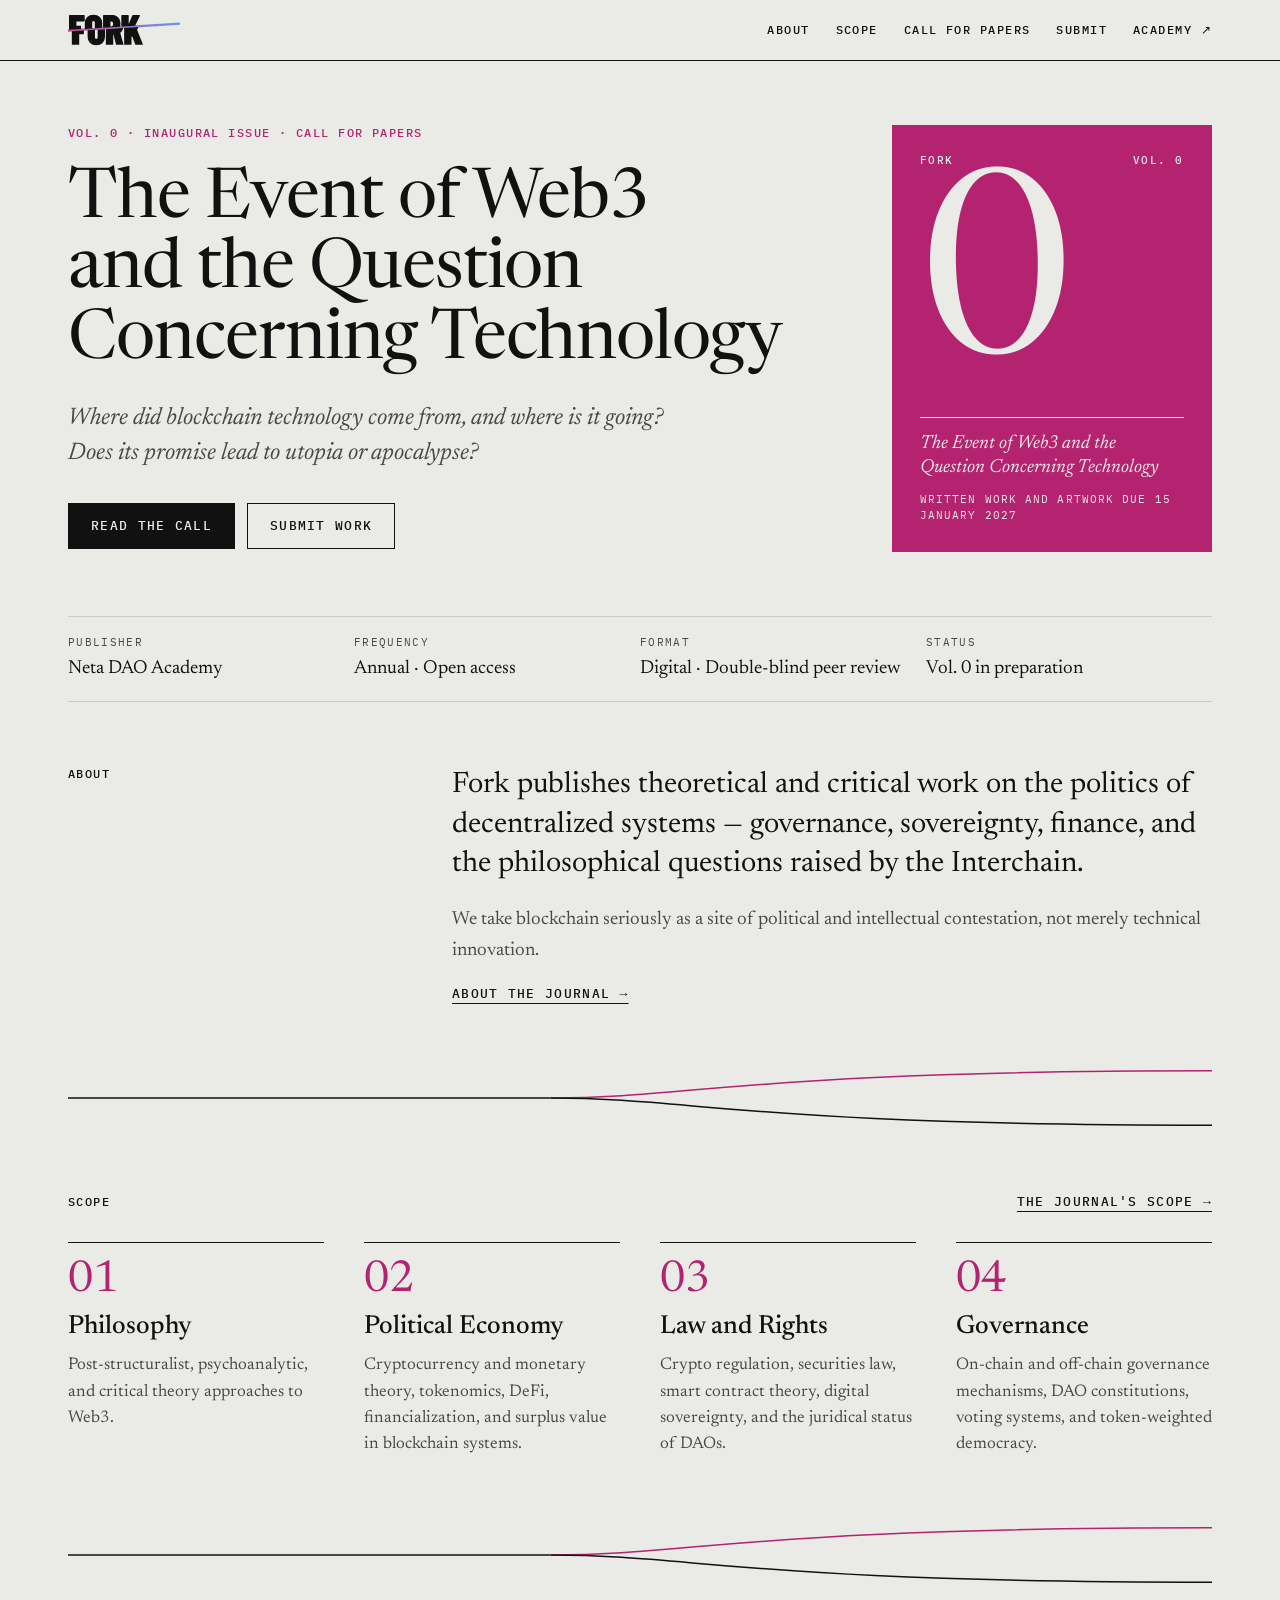
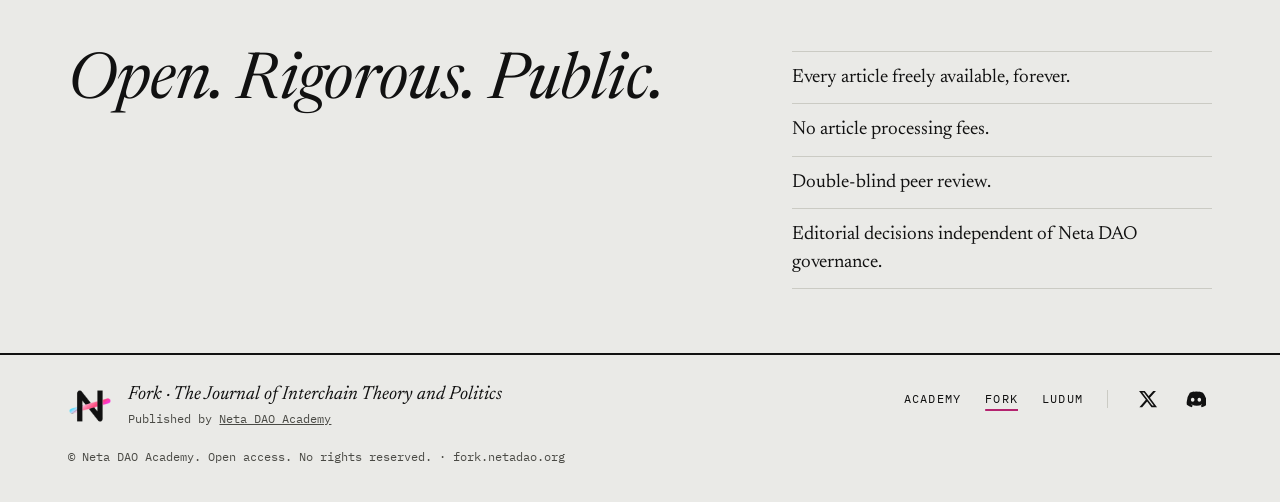
==== commit f5a5c387: "Footer: no second set of page links The header carries About, Scope, Call for Papers and Submit, so " ====
--- a/index.html
+++ b/index.html
@@ -8,7 +8,7 @@
   <meta name="theme-color" content="#EAEAE7" />
   <link rel="preload" href="/ds/fonts/Newsreader.woff2" as="font" type="font/woff2" crossorigin />
   <link rel="stylesheet" href="/ds/tokens.css?v=4" />
-  <link rel="stylesheet" href="/ds/bundle.css?v=5" />
+  <link rel="stylesheet" href="/ds/bundle.css?v=6" />
   <script src="/ds/bundle.js?v=4" defer></script>
   <script src="https://netadao.org/radio/radio.js" defer></script>
 </head>
@@ -67,8 +67,6 @@
       <a href="https://netadao.org" aria-label="Neta DAO"><img src="/assets/neta-mark-paper.png" alt="" width="251" height="192"></a>
       <div class="fk-footer__names"><span class="fk-footer__title">Fork · The Journal of Interchain Theory and Politics</span><span class="fk-footer__by">Published by <a href="https://academy.netadao.org">Neta DAO Academy</a></span></div>
     </div>
-    <nav class="fk-footer__nav" aria-label="Footer"><a href="/about.html">About</a><a href="/scope.html">Scope</a><a href="/cfp.html">Call for Papers</a><a href="/submit.html">Submit</a></nav>
-    <p class="fk-footer__print">© Neta DAO Academy. Open access. No rights reserved. · fork.netadao.org</p>
     <nav class="fk-footer__family" aria-label="Neta DAO">
       <ul class="fk-footer__sites"><li><a href="https://academy.netadao.org">Academy</a></li><li><a href="https://fork.netadao.org" aria-current="true">Fork</a></li><li><a href="https://ludum.netadao.org">Ludum</a></li></ul>
       <ul class="fk-footer__marks">
@@ -76,6 +74,7 @@
         <li><a class="fk-footer__icon" href="https://discord.com/invite/gvjC86WXC2" aria-label="Neta DAO on Discord"><svg viewBox="0 0 24 24" aria-hidden="true"><path fill="currentColor" d="M20.317 4.37a19.79 19.79 0 0 0-4.885-1.515c-.074.127-.158.298-.217.432a18.27 18.27 0 0 0-5.487 0 4.64 4.64 0 0 0-.218-.432A19.736 19.736 0 0 0 4.625 4.37 20.02 20.02 0 0 0 1 18.855a19.9 19.9 0 0 0 5.993 3.03 14.62 14.62 0 0 0 1.226-1.994 12.7 12.7 0 0 1-1.93-.934c.162-.12.32-.246.474-.373a14.18 14.18 0 0 0 12.281 0c.155.127.313.252.475.373-.616.366-1.265.68-1.93.934a14.49 14.49 0 0 0 1.225 1.994 19.87 19.87 0 0 0 5.994-3.03A20.03 20.03 0 0 0 20.317 4.37ZM8.02 15.332c-1.17 0-2.128-1.065-2.128-2.366S6.85 10.6 8.02 10.6c1.18 0 2.147 1.075 2.128 2.366 0 1.301-.947 2.366-2.128 2.366Zm7.974 0c-1.17 0-2.128-1.065-2.128-2.366s.958-2.366 2.128-2.366c1.18 0 2.147 1.075 2.128 2.366 0 1.301-.947 2.366-2.128 2.366Z"/></svg></a></li>
       </ul>
     </nav>
+    <p class="fk-footer__print">© Neta DAO Academy. Open access. No rights reserved. · fork.netadao.org</p>
   </div>
 </footer>
 <script>document.addEventListener('DOMContentLoaded', function () { if (window.Fork) Fork.enhance(); });</script>
--- a/ds/bundle.css
+++ b/ds/bundle.css
@@ -114,12 +114,10 @@
 .fk-footer__title { font: italic 400 19px/1.3 var(--font-text); }
 .fk-footer__by, .fk-footer__print { font: 400 12px/1.5 var(--font-mono); color: var(--ink-2); }
 .fk-footer__by a, .fk-footer__print a { color: var(--ink-2); }
-.fk-footer__nav { display: flex; flex-wrap: wrap; gap: var(--space-2) var(--space-6); font: 400 12px/1.5 var(--font-mono); letter-spacing: .1em; text-transform: uppercase; }
-.fk-footer__nav a { color: var(--ink); text-decoration: none; }
-.fk-footer__nav a:hover { color: var(--issue); }
-.fk-footer__print { flex: 1 1 auto; align-self: center; margin: 0; }
-/* the footer every Neta DAO site shares: the family's sites, then X and Discord as their own marks, on the small print's row */
-.fk-footer__family { display: flex; flex-wrap: wrap; align-items: center; gap: var(--space-2) var(--space-6); margin-left: auto; }
+.fk-footer__print { flex: 1 1 100%; margin: 0; }
+/* the footer every Neta DAO site shares: the family's sites, then X and Discord as their own marks, beside the journal's name.
+   The header carries the journal's own pages, so the footer doesn't repeat them. */
+.fk-footer__family { display: flex; flex-wrap: wrap; align-items: center; gap: var(--space-2) var(--space-6); }
 .fk-footer__sites, .fk-footer__marks { display: flex; flex-wrap: wrap; align-items: center; margin: 0; padding: 0; list-style: none; }
 .fk-footer__sites { gap: var(--space-2) var(--space-6); padding-right: var(--space-6); border-right: var(--stroke-hairline) solid var(--rule); font: 400 12px/1.5 var(--font-mono); letter-spacing: .1em; text-transform: uppercase; }
 .fk-footer__sites a { color: var(--ink); text-decoration: none; }
@@ -129,10 +127,6 @@
 .fk-footer__icon { display: grid; place-items: center; width: 32px; height: 32px; color: var(--ink); }
 .fk-footer__icon:hover { color: var(--issue); }
 .fk-footer__icon svg { display: block; width: 20px; height: 20px; }
-@media (max-width: 720px) {
-  .fk-footer__print { flex-basis: 100%; }
-  .fk-footer__family { margin-left: 0; }
-}
 
 /* ---- titles ---------------------------------------------------------------- */
 .fk-titleblock { display: flex; flex-direction: column; gap: 22px; max-width: 980px; }
